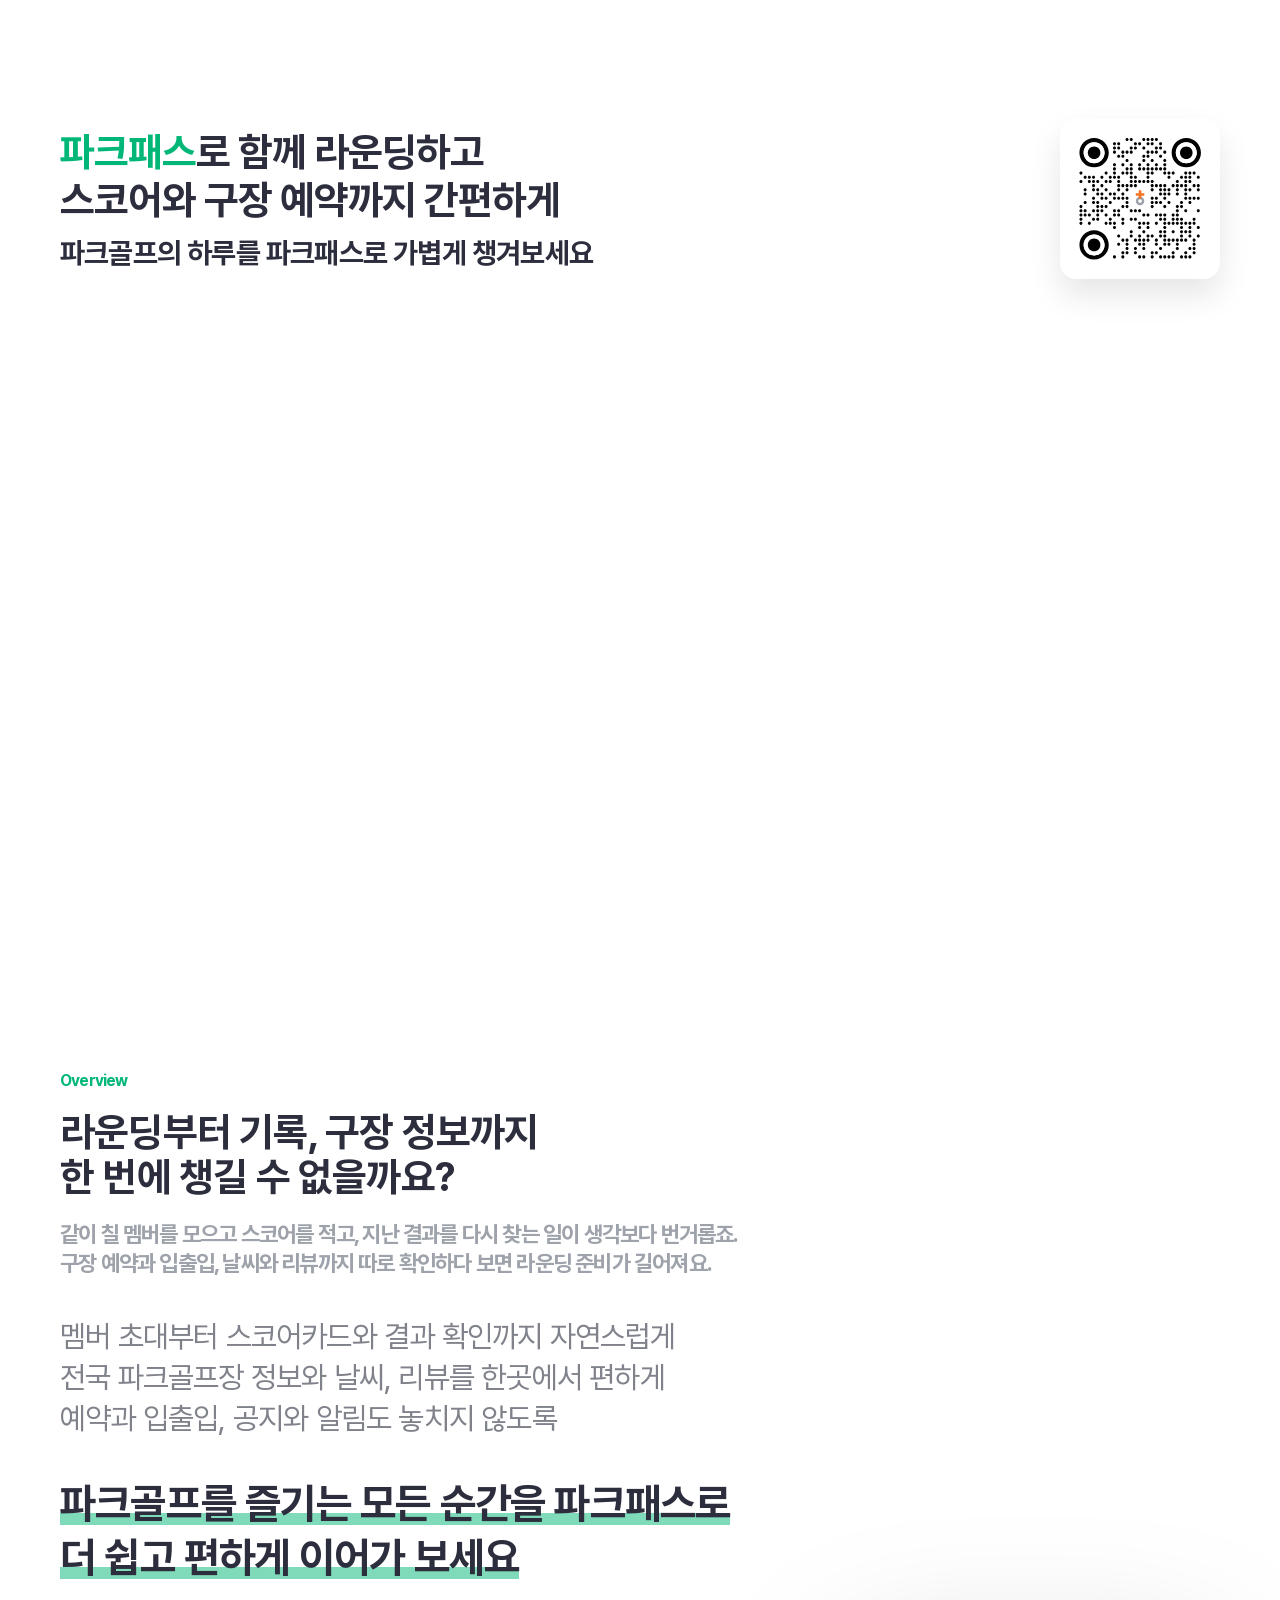
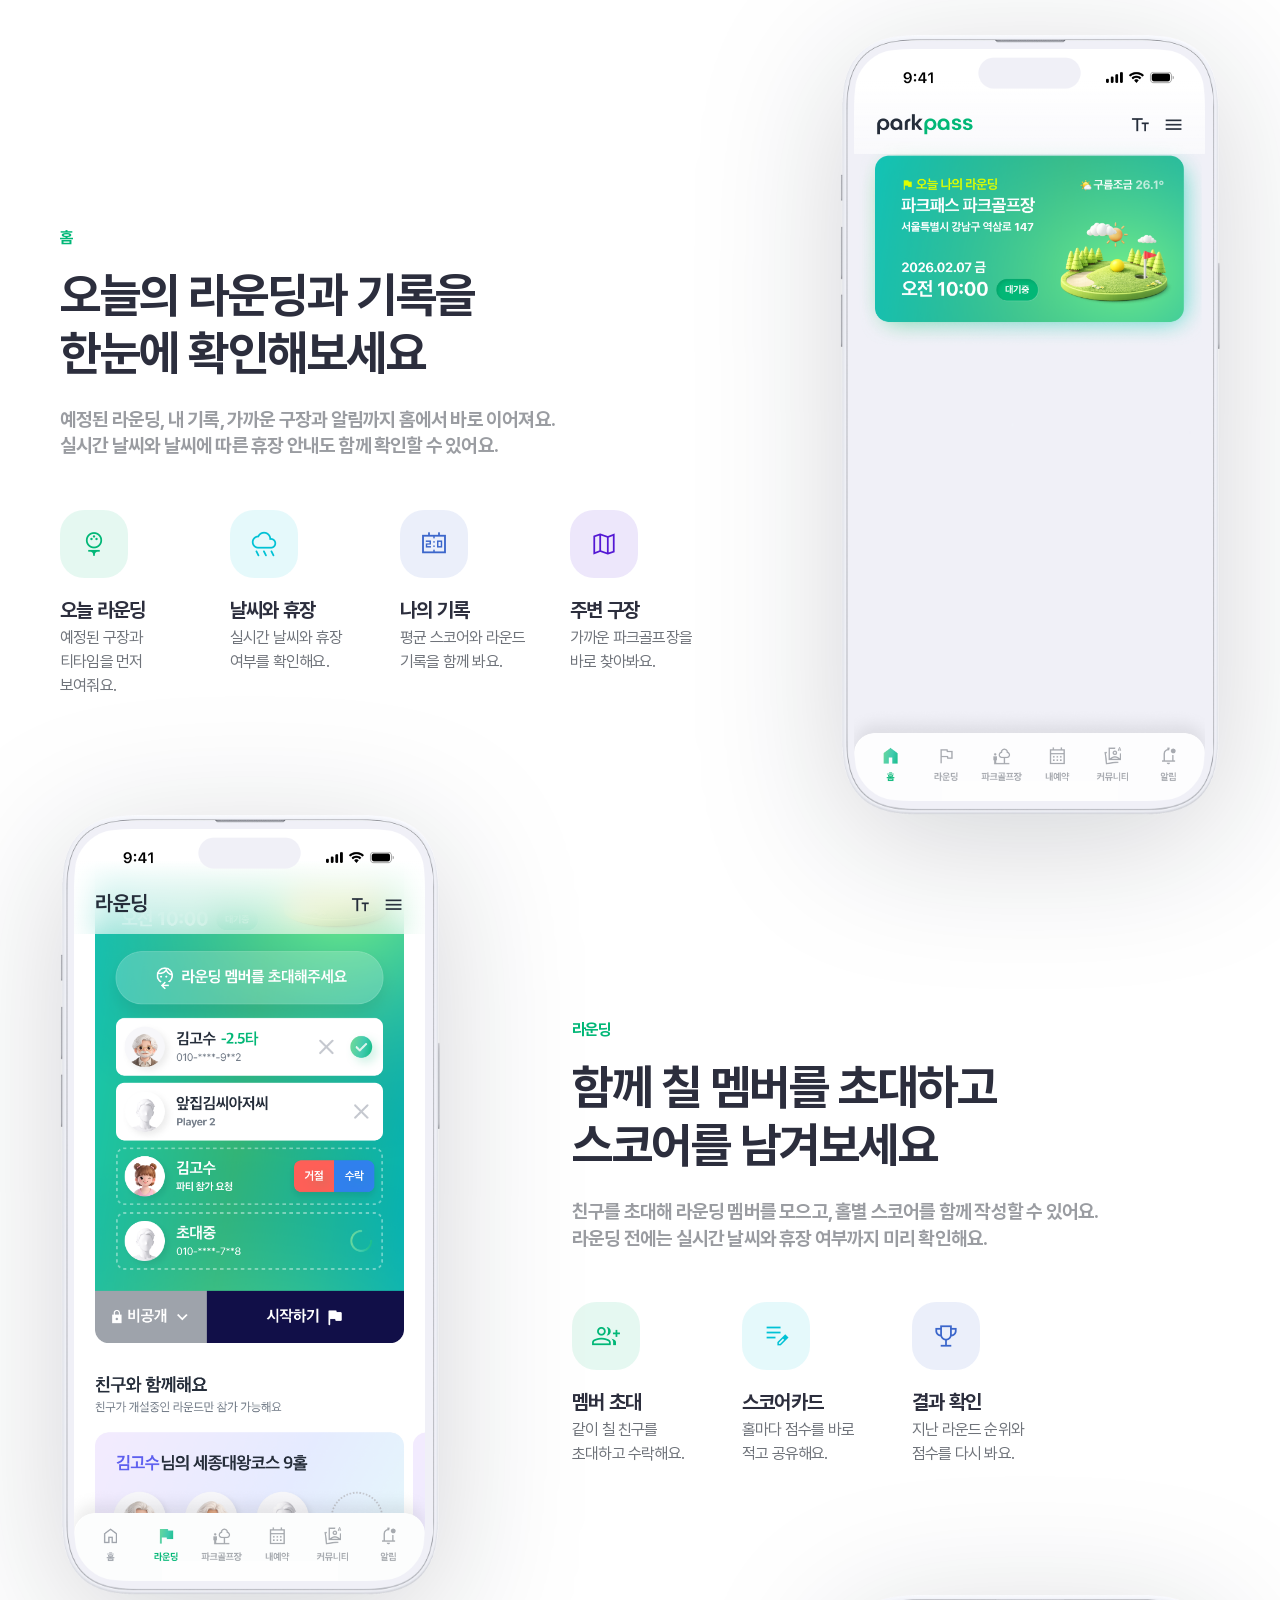
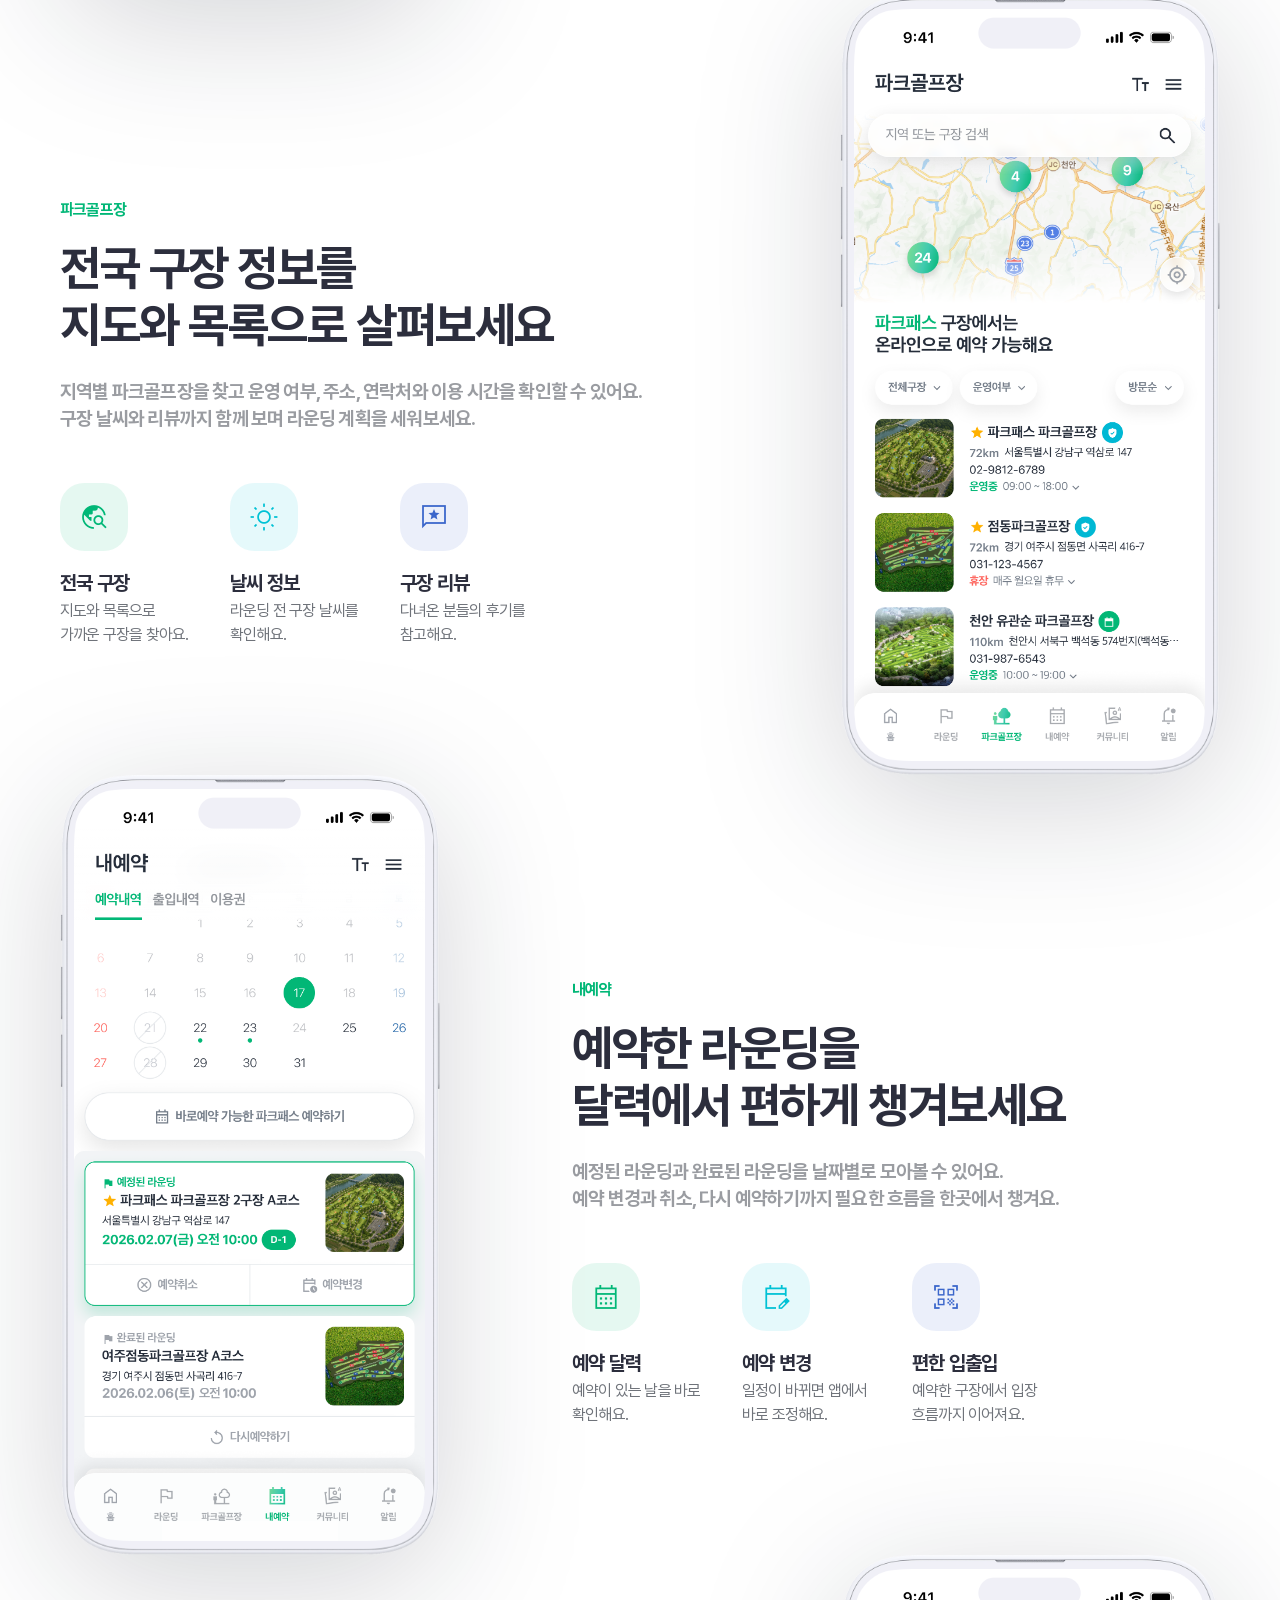
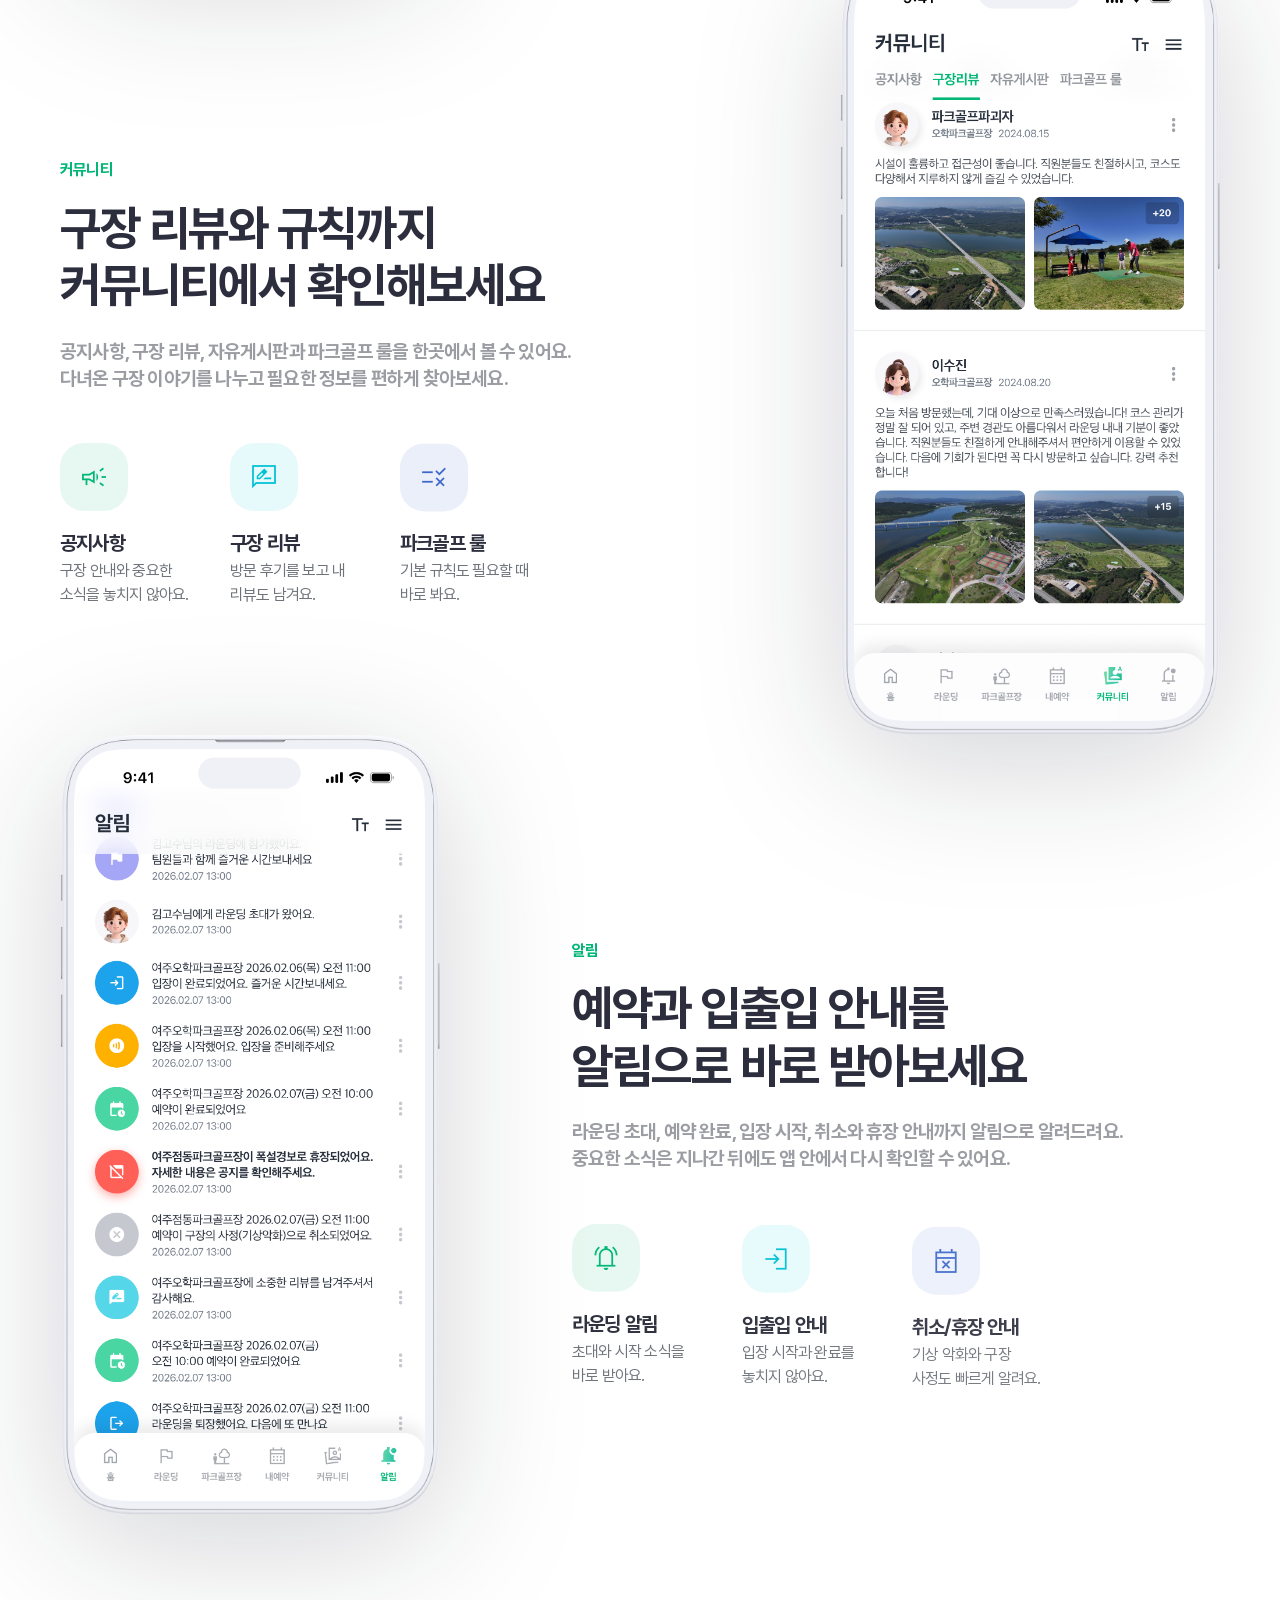
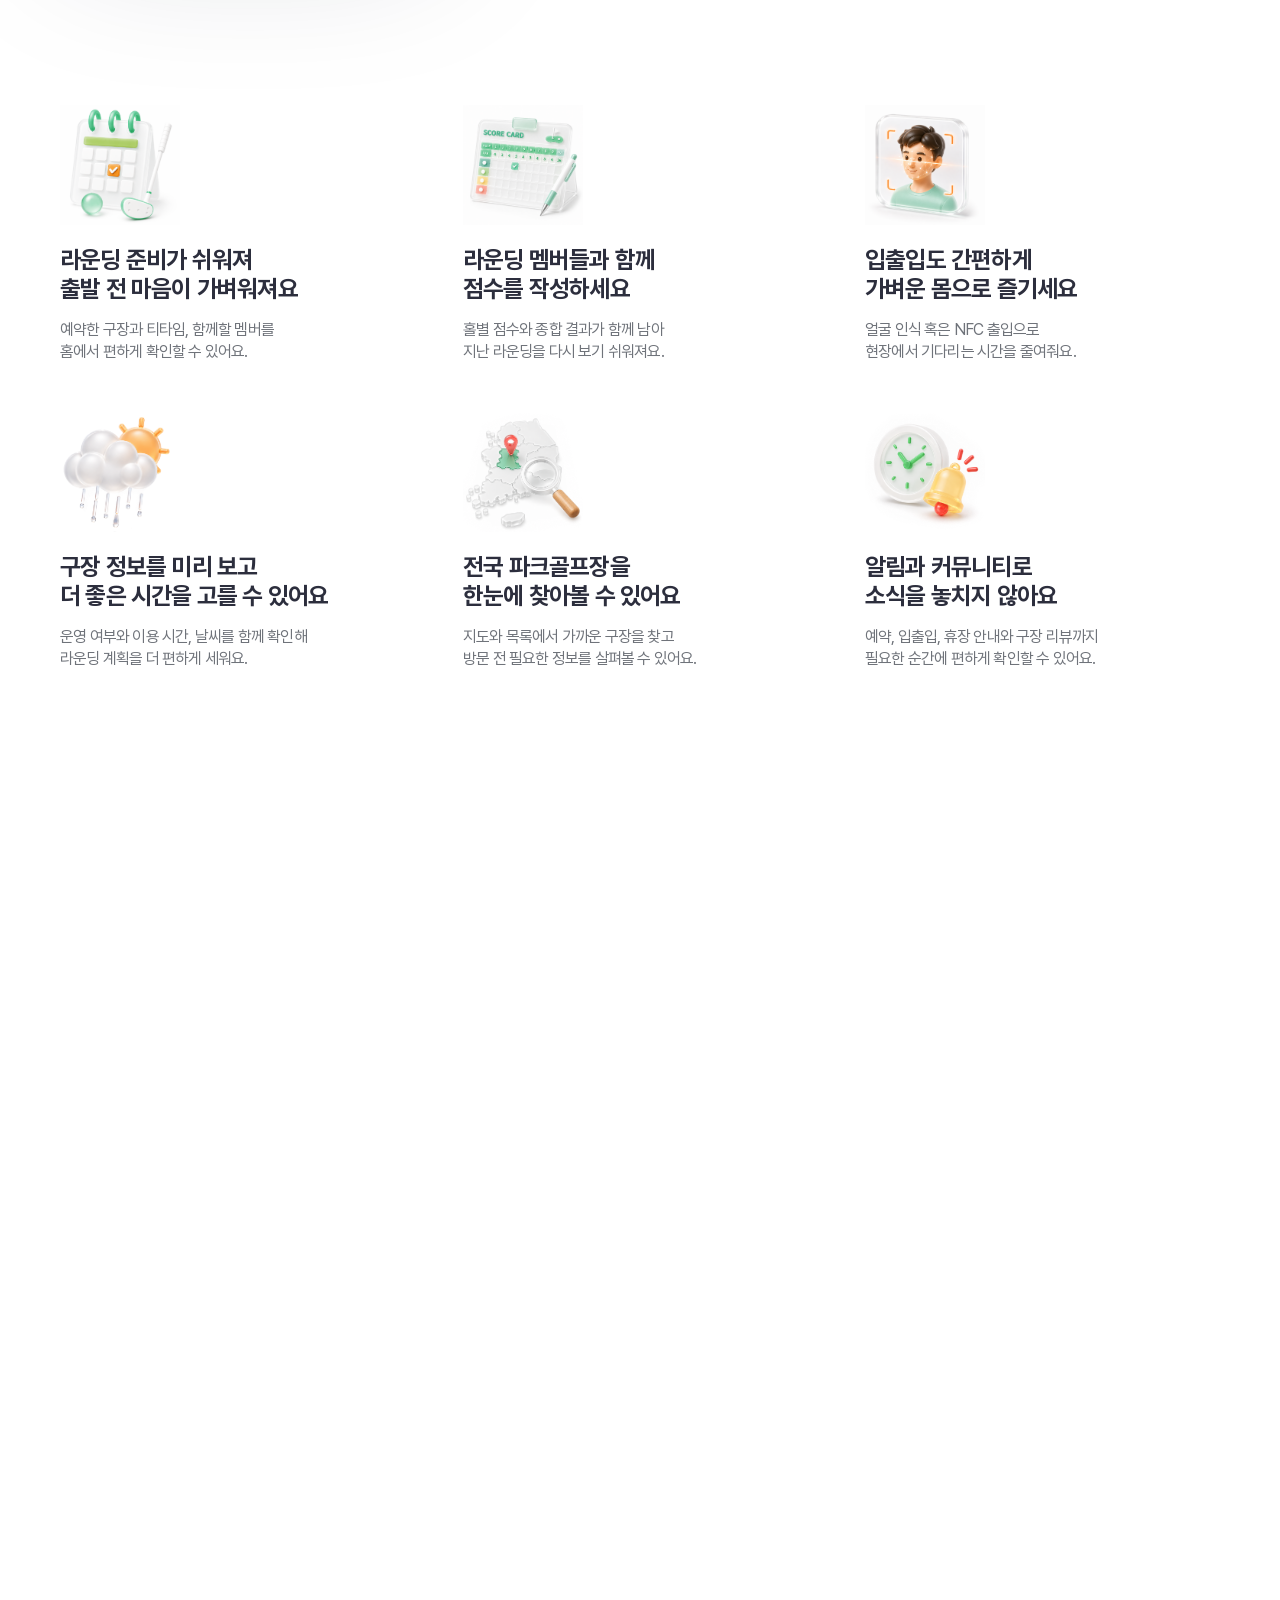
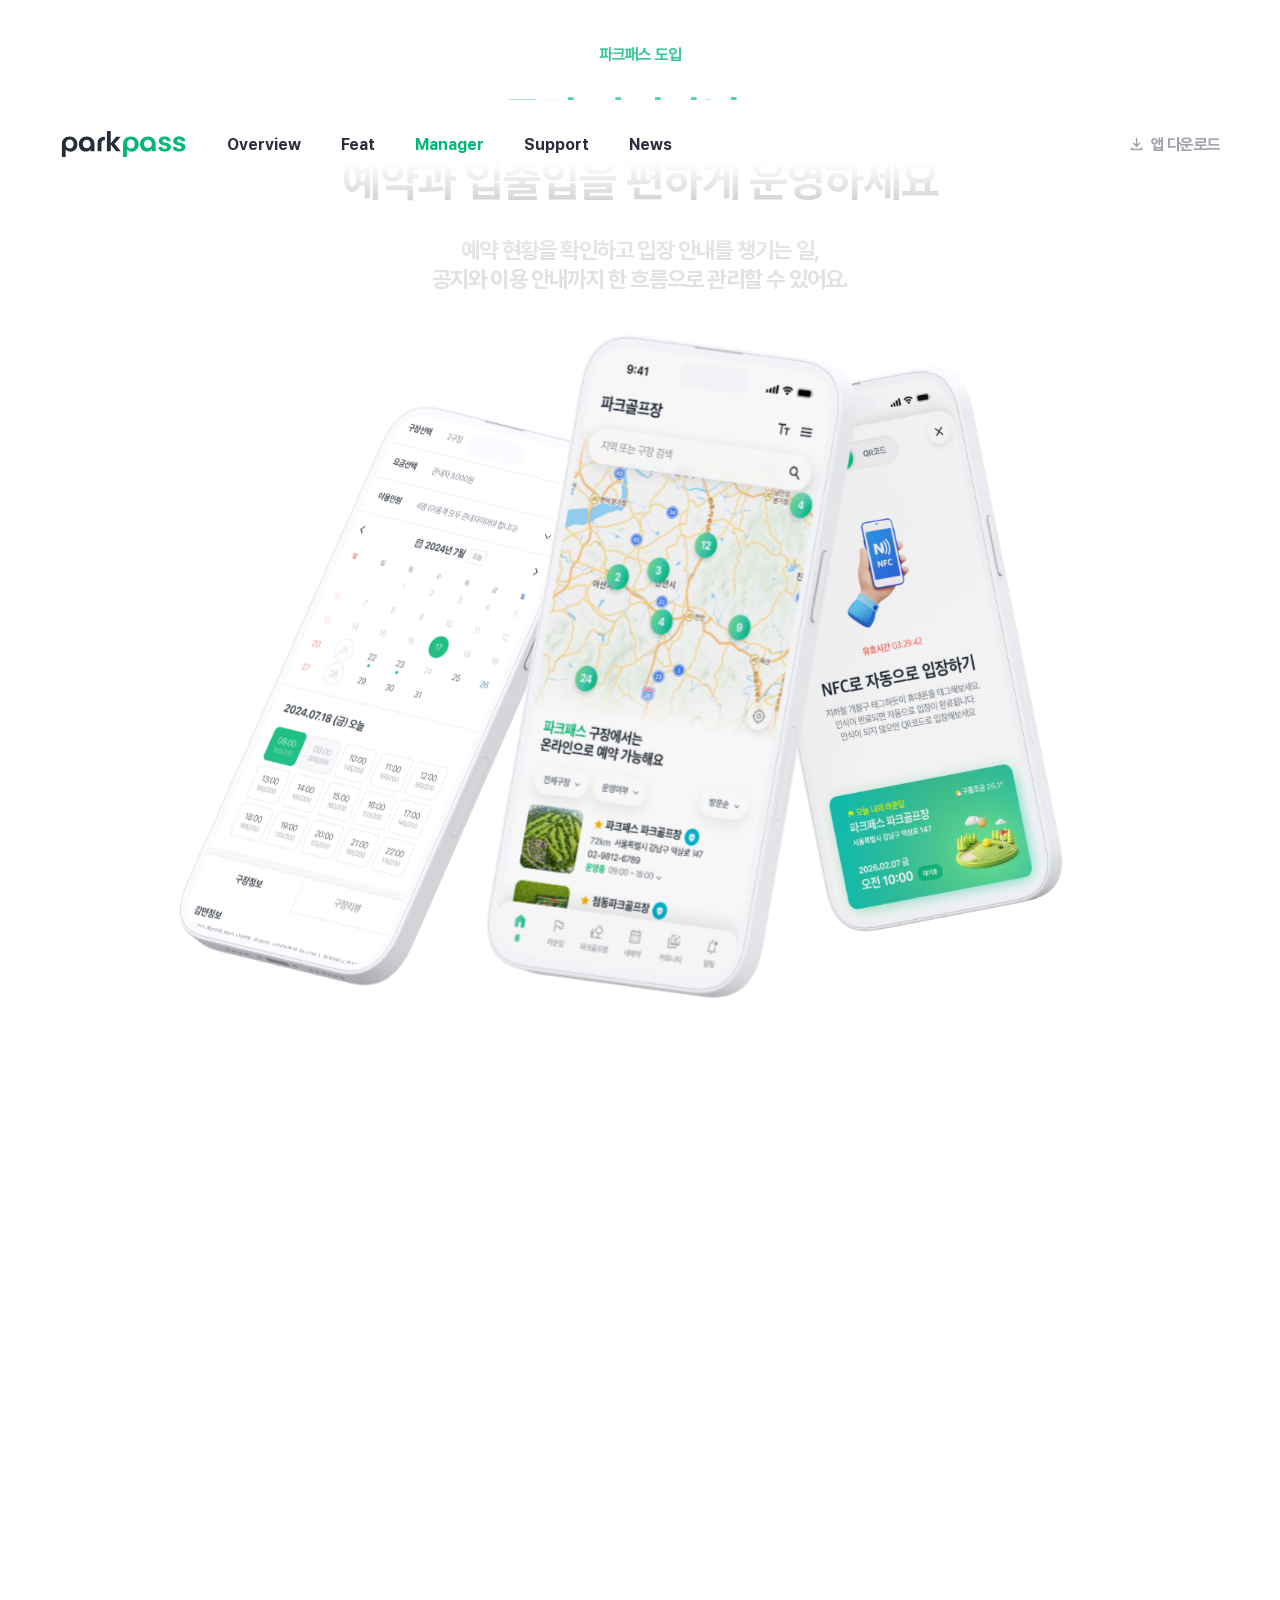
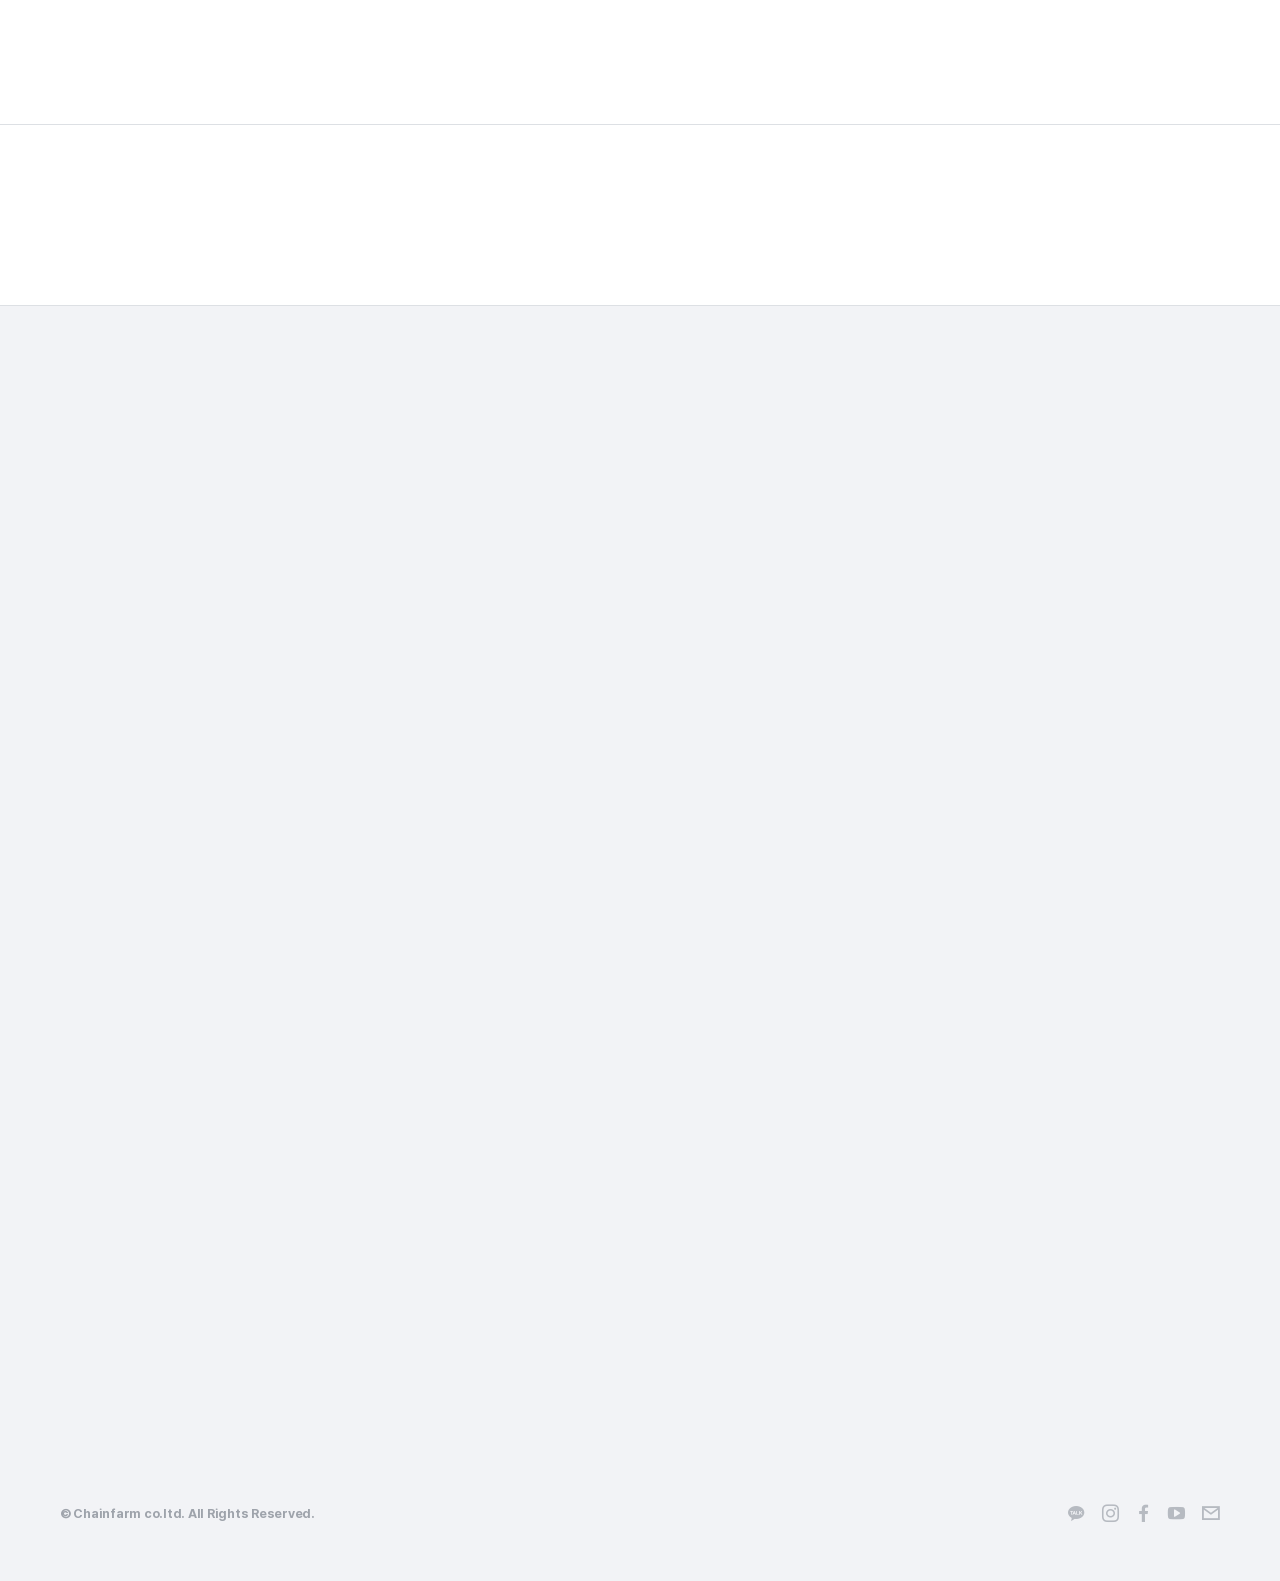
==== landing-parkpass/index.html @ 399a0358 "Initial landing pages" ====
<!doctype html>
<html>
  <head>
    <meta charset="UTF-8" />
    <meta name="viewport" content="width=device-width, initial-scale=1.0, maximum-scale=1.0, minimum-scale=1.0, user-scalable=no, viewport-fit=cover" />
    <meta name="apple-mobile-web-app-title" content="파크패스" />
    <meta name="apple-mobile-web-app-capable" content="yes" />
    <link rel="apple-touch-icon" sizes="180x180" href="images/favicon/apple-touch-icon.png" />
    <link rel="icon" type="image/png" sizes="192x192" href="images/favicon/android-chrome-192x192.png" />
    <link rel="icon" type="image/png" sizes="32x32" href="images/favicon/favicon-32x32.png" />
    <link rel="icon" type="image/png" sizes="16x16" href="images/favicon/favicon-16x16.png" />
    <link rel="manifest" href="images/favicon/site.webmanifest" />
    <link rel="icon" href="images/favicon/favicon.ico" />
    <meta name="msapplication-TileColor" content="#ffffff" />
    <meta name="msapplication-TileImage" content="images/favicon/android-chrome-192x192.png" />
    <meta name="theme-color" content="#ffffff" />
    <meta name="apple-mobile-web-app-status-bar-style" content="default" />
    <meta property="og:url" content="" />
    <meta property="og:title" content="파크패스" />
    <meta property="og:type" content="website" />
    <meta property="og:image" content="images/img/main-visual@2x.png" />
    <meta property="og:description" content="라운딩, 스코어카드, 구장 예약과 입출입까지 더 편하게 챙기는 파크패스" />
    <title>파크패스 - 파크골프를 더 편하게 즐기는 앱</title>
    <script>
      document.documentElement.classList.add('motion-enabled');
    </script>
    <link rel="preconnect" href="https://fonts.googleapis.com" />
    <link rel="preconnect" href="https://fonts.gstatic.com" crossorigin />

    <link href="css/swiper-bundle.css" rel="stylesheet" type="text/css" />
    <link href="css/jquery-ui.css" rel="stylesheet" type="text/css" />
    <link href="css/common.css" rel="stylesheet" type="text/css" />
    <link href="css/current.css" rel="stylesheet" type="text/css" />
    <script src="js/jquery.min.js"></script>
    <script src="js/masonry.pkgd.js"></script>
  </head>

  <body>
    <div class="wrap">
      <div class="gnb">
        <div class="gnb-in">
          <div class="logo"><img src="images/logo/logo.svg" alt="" /></div>
          <div class="page-indicator">
            <ul>
              <li><a href="#page-1">Overview</a></li>
              <li><a href="#page-2">Feat</a></li>
              <li><a href="#page-3">Manager</a></li>
              <li><a href="#page-4">Support</a></li>
              <li><a href="#page-5">News</a></li>
            </ul>
          </div>

          <div class="download extra">
            <div class="download extra dropdown">
              <a href="#" class="download-button" data-mobile-url="https://onelinkto.app/r/parkpass">
                <span class="material-symbols-sharp">download</span>
                <span class="download-button__label">앱 다운로드</span>
              </a>
              <ul style="">
                <li class="qr">
                  <img src="images/img/qr.svg" alt="사용자 앱 다운로드 QR 코드" />
                </li>
                <li>
                  <a href="https://onelinkto.app/r/parkpass" target="_blank">
                    <img src="images/logo/apple.svg" alt="" />
                    <span class="label">iOS</span>
                  </a>
                </li>
                <li>
                  <a href="https://onelinkto.app/r/parkpass" target="_blank">
                    <img src="images/logo/googleplay.svg" alt="" />
                    <span class="label">Android</span>
                  </a>
                </li>
              </ul>
            </div>
          </div>
        </div>
      </div>
      <div class="contents">
        <div class="page page-intro" id="page-1">
          <div class="title head">
            <div class="left">
              <h1><strong>파크패스</strong>로 함께 라운딩하고</h1>
              <h1>스코어와 구장 예약까지 간편하게</h1>
              <h3>파크골프의 하루를 파크패스로 가볍게 챙겨보세요</h3>

              <a href="https://onelinkto.app/r/parkpass" target="_blank" class="btn-download"
                ><div class="material-symbols-sharp">download</div>
                <span class="label">앱 다운로드</span> <img src="images/logo/apple.svg" alt="" /><img src="images/logo/googleplay.svg" alt=""
              /></a>
            </div>
            <div class="right">
              <img src="images/img/qr.svg" alt="" class="qr" />
            </div>
          </div>
          <div class="img" style="background-image: url(images/img/main-visual@2x.png)"></div>
          <div class="overview">
            <p class="eyebrow">Overview</p>
            <h2>라운딩부터 기록, 구장 정보까지<br />한 번에 챙길 수 없을까요?</h2>
            <div class="text">
              <h3>같이 칠 멤버를 모으고 스코어를 적고, 지난 결과를 다시 찾는 일이 생각보다 번거롭죠.</h3>
              <h3>구장 예약과 입출입, 날씨와 리뷰까지 따로 확인하다 보면 라운딩 준비가 길어져요.</h3>
            </div>
            <div class="overview__questions" aria-label="문제 도출 문장">
              <p>멤버 초대부터 스코어카드와 결과 확인까지 자연스럽게</p>
              <p>전국 파크골프장 정보와 날씨, 리뷰를 한곳에서 편하게</p>
              <p>예약과 입출입, 공지와 알림도 놓치지 않도록</p>
            </div>
            <p class="overview__statement">
              <span>파크골프를 즐기는 모든 순간을 파크패스로 <br />더 쉽고 편하게 이어가 보세요</span>
            </p>
          </div>
          <!-- <div class="title">
            <h1>파크패스 소개</h1>
            <div class="text">
              <p>
                라운딩 일정과 스코어 기록을 한곳에 모아, 매번 챙겨야 할 내용을 더 쉽게 확인할 수 있도록 만든 파크골프 앱입니다.<br />예약부터 알림, 구장 정보까지 필요한 순간에 바로 확인할
                수 있게 담았습니다.
              </p>
              <p>파크패스는 구장과 이용자가 같은 정보를 편하게 나눌 수 있도록 돕습니다. 예약 현황, 다가오는 라운딩, 알림 내용을 한 번에 확인해 파크골프가 더 자연스럽게 이어집니다.</p>
            </div>
          </div> -->
        </div>

        <div class="page page-feat" id="page-2">
          <div class="primary-hero">
            <section class="primary-hero__section">
              <div class="primary-hero__copy">
                <p class="eyebrow">홈</p>
                <h2>오늘의 라운딩과 기록을<br />한눈에 확인해보세요</h2>
                <div class="text">
                  <p>예정된 라운딩, 내 기록, 가까운 구장과 알림까지 홈에서 바로 이어져요.<br />실시간 날씨와 날씨에 따른 휴장 안내도 함께 확인할 수 있어요.</p>
                </div>
                <ul class="primary-highlights">
                  <li>
                    <div class="icon"><span class="material-symbols-sharp">sports_golf</span></div>
                    <div class="infos">
                      <h4>오늘 라운딩</h4>
                      <p>예정된 구장과 티타임을 먼저 보여줘요.</p>
                    </div>
                  </li>
                  <li>
                    <div class="icon"><span class="material-symbols-sharp">rainy</span></div>
                    <div class="infos">
                      <h4>날씨와 휴장</h4>
                      <p>실시간 날씨와 휴장 여부를 확인해요.</p>
                    </div>
                  </li>
                  <li>
                    <div class="icon"><span class="material-symbols-sharp">scoreboard</span></div>
                    <div class="infos">
                      <h4>나의 기록</h4>
                      <p>평균 스코어와 라운드 기록을 함께 봐요.</p>
                    </div>
                  </li>
                  <li>
                    <div class="icon"><span class="material-symbols-sharp">map</span></div>
                    <div class="infos">
                      <h4>주변 구장</h4>
                      <p>가까운 파크골프장을 바로 찾아봐요.</p>
                    </div>
                  </li>
                </ul>
              </div>
              <div class="primary-hero__mockup">
                <div class="primary-hero__device">
                  <div class="primary-hero__screen">
                    <div class="status-bar"><img src="images/img/screenshot/gnb-home.png" alt="" /></div>
                    <div class="tab-bar"><img src="images/img/screenshot/Tab Bar.png" alt="" /></div>
                    <div class="primary-hero__scroll">
                      <div class="rounding-card">
                        <div class="weather swiper">
                          <div class="swiper-wrapper">
                            <div class="swiper-slide"><img src="images/img/screenshot/Property 1=sun.png" alt="" /></div>
                            <div class="swiper-slide"><img src="images/img/screenshot/Property 1=clear.png" alt="" /></div>
                            <div class="swiper-slide"><img src="images/img/screenshot/Property 1=cloudy.png" alt="" /></div>
                            <div class="swiper-slide"><img src="images/img/screenshot/Property 1=lightning.png" alt="" /></div>
                          </div>
                        </div>
                      </div>
                      <img src="images/img/screenshot/home-frame.png" alt="홈 화면" />
                    </div>
                  </div>
                  <img class="primary-hero__frame" src="images/img/frame.png" alt="" />
                </div>
              </div>
            </section>
            <section class="primary-hero__section">
              <div class="primary-hero__copy">
                <p class="eyebrow">라운딩</p>
                <h2>함께 칠 멤버를 초대하고<br />스코어를 남겨보세요</h2>
                <div class="text">
                  <p>친구를 초대해 라운딩 멤버를 모으고, 홀별 스코어를 함께 작성할 수 있어요.<br />라운딩 전에는 실시간 날씨와 휴장 여부까지 미리 확인해요.</p>
                </div>
                <ul class="primary-highlights">
                  <li>
                    <div class="icon"><span class="material-symbols-sharp">group_add</span></div>
                    <div class="infos">
                      <h4>멤버 초대</h4>
                      <p>같이 칠 친구를 초대하고 수락해요.</p>
                    </div>
                  </li>
                  <li>
                    <div class="icon"><span class="material-symbols-sharp">edit_note</span></div>
                    <div class="infos">
                      <h4>스코어카드</h4>
                      <p>홀마다 점수를 바로 적고 공유해요.</p>
                    </div>
                  </li>
                  <li>
                    <div class="icon"><span class="material-symbols-sharp">emoji_events</span></div>
                    <div class="infos">
                      <h4>결과 확인</h4>
                      <p>지난 라운드 순위와 점수를 다시 봐요.</p>
                    </div>
                  </li>
                </ul>
              </div>
              <div class="primary-hero__mockup primary-hero__mockup--right">
                <div class="primary-hero__device">
                  <div class="primary-hero__screen">
                    <div class="status-bar"><img src="images/img/screenshot/gnb-rounding.png" alt="" /></div>
                    <div class="tab-bar"><img src="images/img/screenshot/Tab Bar-1.png" alt="" /></div>
                    <div class="primary-hero__scroll">
                      <img src="images/img/screenshot/rounding-invited.png" alt="라운딩 초대 화면" />
                    </div>
                  </div>
                  <img class="primary-hero__frame" src="images/img/frame.png" alt="" />
                </div>
              </div>
            </section>
            <section class="primary-hero__section">
              <div class="primary-hero__copy">
                <p class="eyebrow">파크골프장</p>
                <h2>전국 구장 정보를<br />지도와 목록으로 살펴보세요</h2>
                <div class="text">
                  <p>지역별 파크골프장을 찾고 운영 여부, 주소, 연락처와 이용 시간을 확인할 수 있어요.<br />구장 날씨와 리뷰까지 함께 보며 라운딩 계획을 세워보세요.</p>
                </div>
                <ul class="primary-highlights">
                  <li>
                    <div class="icon"><span class="material-symbols-sharp">travel_explore</span></div>
                    <div class="infos">
                      <h4>전국 구장</h4>
                      <p>지도와 목록으로 가까운 구장을 찾아요.</p>
                    </div>
                  </li>
                  <li>
                    <div class="icon"><span class="material-symbols-sharp">wb_sunny</span></div>
                    <div class="infos">
                      <h4>날씨 정보</h4>
                      <p>라운딩 전 구장 날씨를 확인해요.</p>
                    </div>
                  </li>
                  <li>
                    <div class="icon"><span class="material-symbols-sharp">reviews</span></div>
                    <div class="infos">
                      <h4>구장 리뷰</h4>
                      <p>다녀온 분들의 후기를 참고해요.</p>
                    </div>
                  </li>
                </ul>
              </div>
              <div class="primary-hero__mockup">
                <div class="primary-hero__device">
                  <div class="primary-hero__screen">
                    <div class="status-bar none"><img src="images/img/screenshot/gnb-park.png" alt="" /></div>
                    <div class="tab-bar"><img src="images/img/screenshot/Tab Bar-2.png" alt="" /></div>
                    <div class="primary-hero__scroll">
                      <img src="images/img/screenshot/course-list.png" alt="파크골프장 목록 화면" />
                    </div>
                  </div>
                  <img class="primary-hero__frame" src="images/img/frame.png" alt="" />
                </div>
              </div>
            </section>
            <section class="primary-hero__section">
              <div class="primary-hero__copy">
                <p class="eyebrow">내예약</p>
                <h2>예약한 라운딩을<br />달력에서 편하게 챙겨보세요</h2>
                <div class="text">
                  <p>예정된 라운딩과 완료된 라운딩을 날짜별로 모아볼 수 있어요.<br />예약 변경과 취소, 다시 예약하기까지 필요한 흐름을 한곳에서 챙겨요.</p>
                </div>
                <ul class="primary-highlights">
                  <li>
                    <div class="icon"><span class="material-symbols-sharp">calendar_month</span></div>
                    <div class="infos">
                      <h4>예약 달력</h4>
                      <p>예약이 있는 날을 바로 확인해요.</p>
                    </div>
                  </li>
                  <li>
                    <div class="icon"><span class="material-symbols-sharp">edit_calendar</span></div>
                    <div class="infos">
                      <h4>예약 변경</h4>
                      <p>일정이 바뀌면 앱에서 바로 조정해요.</p>
                    </div>
                  </li>
                  <li>
                    <div class="icon"><span class="material-symbols-sharp">qr_code_scanner</span></div>
                    <div class="infos">
                      <h4>편한 입출입</h4>
                      <p>예약한 구장에서 입장 흐름까지 이어져요.</p>
                    </div>
                  </li>
                </ul>
              </div>
              <div class="primary-hero__mockup primary-hero__mockup--right">
                <div class="primary-hero__device">
                  <div class="primary-hero__screen">
                    <div class="status-bar"><img src="images/img/screenshot/gnb-myreserv.png" alt="" /></div>
                    <div class="tab-bar"><img src="images/img/screenshot/Tab Bar-4.png" alt="" /></div>
                    <div class="primary-hero__scroll">
                      <img src="images/img/screenshot/my-reservations.png" alt="내예약 화면" />
                    </div>
                  </div>
                  <img class="primary-hero__frame" src="images/img/frame.png" alt="" />
                </div>
              </div>
            </section>
            <section class="primary-hero__section">
              <div class="primary-hero__copy">
                <p class="eyebrow">커뮤니티</p>
                <h2>구장 리뷰와 규칙까지<br />커뮤니티에서 확인해보세요</h2>
                <div class="text">
                  <p>공지사항, 구장 리뷰, 자유게시판과 파크골프 룰을 한곳에서 볼 수 있어요.<br />다녀온 구장 이야기를 나누고 필요한 정보를 편하게 찾아보세요.</p>
                </div>
                <ul class="primary-highlights">
                  <li>
                    <div class="icon"><span class="material-symbols-sharp">campaign</span></div>
                    <div class="infos">
                      <h4>공지사항</h4>
                      <p>구장 안내와 중요한 소식을 놓치지 않아요.</p>
                    </div>
                  </li>
                  <li>
                    <div class="icon"><span class="material-symbols-sharp">rate_review</span></div>
                    <div class="infos">
                      <h4>구장 리뷰</h4>
                      <p>방문 후기를 보고 내 리뷰도 남겨요.</p>
                    </div>
                  </li>
                  <li>
                    <div class="icon"><span class="material-symbols-sharp">rule</span></div>
                    <div class="infos">
                      <h4>파크골프 룰</h4>
                      <p>기본 규칙도 필요할 때 바로 봐요.</p>
                    </div>
                  </li>
                </ul>
              </div>
              <div class="primary-hero__mockup">
                <div class="primary-hero__device">
                  <div class="primary-hero__screen">
                    <div class="status-bar"><img src="images/img/screenshot/gnb-community2.png" alt="" /></div>
                    <div class="tab-bar"><img src="images/img/screenshot/Tab Bar-3.png" alt="" /></div>
                    <div class="primary-hero__scroll">
                      <img src="images/img/screenshot/community-course-review.png" alt="커뮤니티 화면" />
                    </div>
                  </div>
                  <img class="primary-hero__frame" src="images/img/frame.png" alt="" />
                </div>
              </div>
            </section>
            <section class="primary-hero__section">
              <div class="primary-hero__copy">
                <p class="eyebrow">알림</p>
                <h2>예약과 입출입 안내를<br />알림으로 바로 받아보세요</h2>
                <div class="text">
                  <p>라운딩 초대, 예약 완료, 입장 시작, 취소와 휴장 안내까지 알림으로 알려드려요.<br />중요한 소식은 지나간 뒤에도 앱 안에서 다시 확인할 수 있어요.</p>
                </div>
                <ul class="primary-highlights">
                  <li>
                    <div class="icon"><span class="material-symbols-sharp">notifications_active</span></div>
                    <div class="infos">
                      <h4>라운딩 알림</h4>
                      <p>초대와 시작 소식을 바로 받아요.</p>
                    </div>
                  </li>
                  <li>
                    <div class="icon"><span class="material-symbols-sharp">login</span></div>
                    <div class="infos">
                      <h4>입출입 안내</h4>
                      <p>입장 시작과 완료를 놓치지 않아요.</p>
                    </div>
                  </li>
                  <li>
                    <div class="icon"><span class="material-symbols-sharp">event_busy</span></div>
                    <div class="infos">
                      <h4>취소/휴장 안내</h4>
                      <p>기상 악화와 구장 사정도 빠르게 알려요.</p>
                    </div>
                  </li>
                </ul>
              </div>
              <div class="primary-hero__mockup">
                <div class="primary-hero__device">
                  <div class="primary-hero__screen">
                    <div class="status-bar"><img src="images/img/screenshot/gnb-push.png" alt="" /></div>
                    <div class="tab-bar"><img src="images/img/screenshot/Tab Bar-5.png" alt="" /></div>
                    <div class="primary-hero__scroll">
                      <img src="images/img/screenshot/notifications.png" alt="알림 화면" />
                    </div>
                  </div>
                  <img class="primary-hero__frame" src="images/img/frame.png" alt="" />
                </div>
              </div>
            </section>
          </div>
          <div class="primary">
            <ul class="strength">
              <li>
                <div class="icon"><img src="images/img/feat-cal.png" /></div>
                <div class="infos">
                  <h4>라운딩 준비가 쉬워져<br />출발 전 마음이 가벼워져요</h4>
                  <p>예약한 구장과 티타임, 함께할 멤버를<br />홈에서 편하게 확인할 수 있어요.</p>
                </div>
              </li>
              <li>
                <div class="icon"><img src="images/img/feat-scorecard.png" /></div>
                <div class="infos">
                  <h4>라운딩 멤버들과 함께<br />점수를 작성하세요</h4>
                  <p>홀별 점수와 종합 결과가 함께 남아<br />지난 라운딩을 다시 보기 쉬워져요.</p>
                </div>
              </li>

              <li>
                <div class="icon"><img src="images/img/feat-faceid.png" /></div>
                <div class="infos">
                  <h4>입출입도 간편하게<br />가벼운 몸으로 즐기세요</h4>
                  <p>얼굴 인식 혹은 NFC 출입으로<br />현장에서 기다리는 시간을 줄여줘요.</p>
                </div>
              </li>
              <li>
                <div class="icon"><img src="images/img/feat-rain.png" /></div>
                <div class="infos">
                  <h4>구장 정보를 미리 보고<br />더 좋은 시간을 고를 수 있어요</h4>
                  <p>운영 여부와 이용 시간, 날씨를 함께 확인해<br />라운딩 계획을 더 편하게 세워요.</p>
                </div>
              </li>
              <li>
                <div class="icon"><img src="images/img/feat-map2.png" /></div>
                <div class="infos">
                  <h4>
                    전국 파크골프장을<br />
                    한눈에 찾아볼 수 있어요
                  </h4>
                  <p>지도와 목록에서 가까운 구장을 찾고<br />방문 전 필요한 정보를 살펴볼 수 있어요.</p>
                </div>
              </li>
              <li>
                <div class="icon"><img src="images/img/feat-push.png" /></div>
                <div class="infos">
                  <h4>알림과 커뮤니티로<br />소식을 놓치지 않아요</h4>
                  <p>예약, 입출입, 휴장 안내와 구장 리뷰까지<br />필요한 순간에 편하게 확인할 수 있어요.</p>
                </div>
              </li>
            </ul>
          </div>
          <div class="screenshot"></div>
        </div>

        <div class="page page-trainer" id="page-3">
          <div class="primary">
            <div class="title center">
              <p class="eyebrow">파크패스 도입</p>
              <h1><strong>구장 관리자님</strong>도</h1>
              <h1>예약과 입출입을 편하게 운영하세요</h1>
              <div class="text">
                <h3>
                  예약 현황을 확인하고 입장 안내를 챙기는 일,<br />
                  공지와 이용 안내까지 한 흐름으로 관리할 수 있어요.
                </h3>
              </div>
            </div>
            <div class="phone">
              <img src="images/img/phone1@2x.png" class="phone-set" alt="" />
              <img src="images/img/phone2@2x.png" class="phone-set" alt="" />
              <img src="images/img/phone3@2x.png" class="phone-set" alt="" />
            </div>
          </div>
        </div>
        <div class="page page-support" id="page-4">
          <ul class="split">
            <li class="whitepaper">
              <div class="title">
                <h1>Manual</h1>
                <h2>처음 쓰는 분도 천천히 따라올 수 있어요</h2>
                <div class="text">
                  <p>
                    파크패스는 매뉴얼이 필요없을 정도로 쉽게 사용할 수 있지만<br />
                    처음 만나는 분도 어렵지 않게 볼 수 있도록 정리했어요.<br />
                    필요한 메뉴부터 하나씩 확인해보세요.
                  </p>
                </div>
              </div>
              <div class="link">
                <a href="#" class="btn-underline"><span class="material-symbols-sharp cta-icon">book</span>사용자 매뉴얼</a>
                <a href="#" class="btn-underline"><span class="material-symbols-sharp cta-icon">menu_book</span>관리자 매뉴얼</a>
              </div>
              <div class="icon">
                <img src="images/img/manual.png" alt="" />
              </div>
            </li>
            <li class="app">
              <div class="title">
                <h1>문의 및 제안</h1>
                <h2>궁금한 점은 편하게 남겨주세요</h2>
                <div class="text">
                  <p>문의 유형을 함께 선택해주시면 더 빠르게 답변 드릴 수 있어요.</p>
                  <p>입력하신 정보는 답변을 드리기 위한 용도로만 사용돼요.</p>
                </div>
              </div>
              <div class="form">
                <div class="agree">
                  <p class="agreement">
                    <input type="checkbox" id="agree-contact" /><label for="agree-contact"></label><a href="#" class="modal-call" rel="privacy">개인정보 이용 및 수집</a>에
                    동의합니다.
                  </p>
                  <dl>
                    <dt>이메일</dt>
                    <dd><input type="text" placeholder="회신받을 이메일을 입력하세요" /></dd>
                  </dl>
                  <dl>
                    <dt>유형</dt>
                    <dd>
                      <div class="dropdown dropdown--form">
                        <a href="#" class="dropdown__button">
                          <span class="dropdown__icon material-symbols-sharp">category</span>
                          <span class="dropdown__value">문의 내용을 선택해 주세요</span>
                          <span class="material-symbols-sharp">expand_more</span>
                        </a>
                        <input type="hidden" name="inquiry_type" value="" />
                        <ul>
                          <li>
                            <a href="#" data-value="" data-icon="category" data-label="문의 내용을 선택해 주세요">문의 내용을 선택해 주세요</a>
                          </li>
                          <li>
                            <a href="#" data-value="service" data-icon="settings" data-label="서비스 기능 문의"
                              ><span class="material-symbols-sharp">settings</span>서비스 기능 문의</a
                            >
                          </li>
                          <li>
                            <a href="#" data-value="bug" data-icon="bug_report" data-label="앱 오류 및 개선 제안"
                              ><span class="material-symbols-sharp">bug_report</span>앱 오류 및 개선 제안</a
                            >
                          </li>
                          <li>
                            <a href="#" data-value="manager" data-icon="admin_panel_settings" data-label="관리자 이용 문의"
                              ><span class="material-symbols-sharp">admin_panel_settings</span>관리자 이용 문의</a
                            >
                          </li>
                          <li>
                            <a href="#" data-value="partnership" data-icon="handshake" data-label="제휴 문의"><span class="material-symbols-sharp">handshake</span>제휴 문의</a>
                          </li>
                        </ul>
                      </div>
                    </dd>
                  </dl>
                  <textarea placeholder="문의 내용을 입력하세요"></textarea>
                  <a href="javascript:alert('준비중입니다');" class="button">문의 보내기</a>
                </div>
              </div>
            </li>
          </ul>
          <section class="page-download" id="page-download">
            <div class="title">
              <h1>Download</h1>
              <div class="text">
                <p>
                  파크패스 앱을 지금 바로 다운로드하세요! <br />
                  라운딩, 스코어카드, 구장 예약과 입출입까지 한 곳에서 편하게 챙길 수 있어요.
                </p>
              </div>
              <div class="btnset">
                <div class="download extra dropdown">
                  <a href="#" class="download-button" data-mobile-url="https://onelinkto.app/r/parkpass">
                    <span class="material-symbols-sharp">download</span>
                    <span class="download-button__label">앱 다운로드</span>
                  </a>
                  <ul>
                    <li class="qr">
                      <img src="images/img/qr.svg" alt="사용자 앱 다운로드 QR 코드" />
                    </li>
                    <li>
                      <a href="https://onelinkto.app/r/parkpass" target="_blank">
                        <img src="images/logo/apple.svg" alt="" />
                        <span class="label">iOS</span>
                      </a>
                    </li>
                    <li>
                      <a href="https://onelinkto.app/r/parkpass" target="_blank">
                        <img src="images/logo/googleplay.svg" alt="" />
                        <span class="label">Android</span>
                      </a>
                    </li>
                  </ul>
                </div>
              </div>
            </div>
          </section>
        </div>

        <div class="page page-notice" id="page-5">
          <div class="title">
            <h1>News</h1>
          </div>
          <div class="news">
            <ol class="container" aria-label="앱 소식 목록">
              <li class="item">
                <div class="thumb offset"><img src="images/img/news-generated/parkpass-news-scorecard-v2.png" alt="파크골프 스코어카드를 확인하는 앱 썸네일" /></div>
                <div class="infos">
                  <h5>스코어카드</h5>
                  <h4>함께 적은 점수를 바로 확인해보세요.</h4>
                  <p>홀별 점수와 종합 결과가 남아 지난 라운딩을 다시 보기 쉬워요.</p>
                  <p class="date">2026년 5월 21일</p>
                </div>
              </li>
              <li class="item">
                <div class="thumb offset"><img src="images/img/news-generated/parkpass-news-course-info-v2.png" alt="파크골프장 정보를 찾는 앱 썸네일" /></div>
                <div class="infos">
                  <h5>구장정보</h5>
                  <h4>전국 파크골프장을 쉽게 찾아보세요.</h4>
                  <p>주소, 운영 시간, 연락처와 날씨를 함께 보면 방문 계획을 세우기 편해요.</p>
                  <p class="date">2026년 5월 21일</p>
                </div>
              </li>
              <li class="item">
                <div class="thumb"><img src="images/img/news-generated/parkpass-news-reservation-v2.png" alt="파크골프 예약을 관리하는 앱 썸네일" /></div>
                <div class="infos">
                  <h5>예약관리</h5>
                  <h4>일정이 바뀌어도 편하게 다시 맞춰보세요.</h4>
                  <p>예약 변경이나 취소, 다시 예약하기도 앱 안에서 바로 챙길 수 있어요.</p>
                  <p class="date">2026년 5월 21일</p>
                </div>
              </li>
              <li class="item">
                <div class="thumb"><img src="images/img/news-generated/parkpass-news-notice-v2.png" alt="파크골프장 소식을 확인하는 앱 썸네일" /></div>
                <div class="infos">
                  <h5>구장소식</h5>
                  <h4>공지와 휴장 안내도 놓치지 마세요.</h4>
                  <p>기상 악화, 구장 사정, 이벤트 소식을 앱 안에서 편하게 확인할 수 있어요.</p>
                  <p class="date">2026년 5월 21일</p>
                </div>
              </li>
              <li class="item">
                <div class="thumb"><img src="images/img/news-generated/parkpass-news-alert-v2.png" alt="파크골프 알림을 확인하는 앱 썸네일" /></div>
                <div class="infos">
                  <h5>알림</h5>
                  <h4>중요한 안내는 알림으로 바로 받아보세요.</h4>
                  <p>예약, 입장, 취소, 공지 소식을 앱 안에서 다시 확인할 수 있어요.</p>
                  <p class="date">2026년 5월 21일</p>
                </div>
              </li>
              <li class="item">
                <div class="thumb"><img src="images/img/news-generated/parkpass-news-records-v2.png" alt="파크골프 라운딩 기록을 관리하는 앱 썸네일" /></div>
                <div class="infos">
                  <h5>기록관리</h5>
                  <h4>라운딩 기록을 남기면 다음 경기가 더 쉬워져요.</h4>
                  <p>오늘의 스코어와 결과를 남겨두고 다음 라운딩에도 자연스럽게 이어가 보세요.</p>
                  <p class="date">2026년 5월 21일</p>
                </div>
              </li>
              <li class="item">
                <div class="thumb"><img src="images/img/news-generated/parkpass-news-overview-v2.png" alt="파크패스 앱 기능을 보여주는 파크골프 썸네일" /></div>
                <div class="infos">
                  <h5>파크패스</h5>
                  <h4>파크골프를 챙기는 일이 조금 더 편해져요.</h4>
                  <p>라운딩, 구장 소식, 예약, 알림을 한곳에 모아 편하게 확인해보세요.</p>
                  <p class="date">2026년 5월 21일</p>
                </div>
              </li>
              <li class="item">
                <div class="thumb offset"><img src="images/img/news-generated/parkpass-news-rounding-v2.png" alt="파크골프 라운딩 일정을 확인하는 앱 썸네일" /></div>
                <div class="infos">
                  <h5>라운딩</h5>
                  <h4>오늘 라운딩을 미리 챙겨보세요.</h4>
                  <p>예정된 구장과 함께할 멤버를 확인하면 출발 전 준비가 조금 더 쉬워져요.</p>
                  <p class="date">2026년 5월 21일</p>
                </div>
              </li>
            </ol>
          </div>
        </div>
        <div class="footer">
          <div class="footer-in">
            <div class="copyright">
              <p class="cp"><strong>© Chainfarm co.ltd. All Rights Reserved.</strong></p>
            </div>
            <div class="sns">
              <a href="http://pf.kakao.com/_Txcabs/chat" aria-label="카카오톡"><i class="xi-kakaotalk"></i></a>
              <a href="#" aria-label="인스타그램"><i class="xi-instagram"></i></a>
              <a href="#" aria-label="페이스북"><i class="xi-facebook"></i></a>
              <a href="#" aria-label="유튜브"><i class="xi-youtube-play"></i></a>
              <a href="#" aria-label="메일"><i class="xi-mail-o"></i></a>
            </div>
          </div>
        </div>
      </div>
    </div>
    <div class="modal privacy">
      <div class="modal-in">
        <a href="#" class="close"></a>
        <h2>개인정보 이용 및 수집</h2>
        <div>
          <p>① 파크패스는 개인정보 보유기간의 경과, 처리목적 달성 등 개인정보가 불필요하게 되었을 때에는 지체없이 해당 개인정보를 파기합니다.</p>
          <p>&nbsp;</p>
          <p>
            ② 정보주체로부터 동의받은 개인정보 보유기간이 경과하거나 처리목적이 달성되었음에도 불구하고 다른 법령에 따라 개인정보를 계속 보존하여야 하는 경우에는, 해당 개인정보를
            별도의 데이터베이스(DB)로 옮기거나 보관장소를 달리하여 보존합니다.
          </p>
          <p>1. 법령 근거 :</p>
          <p>2. 보존하는 개인정보 항목 : 연락처, 문의내용</p>
          <p>&nbsp;</p>
          <p>③ 개인정보 파기의 절차 및 방법은 다음과 같습니다.</p>
          <p>&nbsp;</p>
          <p>1. 파기절차</p>
          <p>파크패스는 파기 사유가 발생한 개인정보를 선정하고, 개인정보 보호책임자의 승인을 받아 개인정보를 파기합니다.</p>
        </div>
      </div>
    </div>
    <div class="modal auth-login">
      <div class="modal-in auth-modal">
        <a href="#" class="close"></a>
        <h2>관리자 로그인</h2>
        <div class="auth-modal__text">
          <p>로그인하면 운영권 관리와 결제를 진행하실 수 있어요.</p>
          <p>회원가입은 관리자 앱에서 진행해주세요.</p>
        </div>
        <div class="form">
          <div class="agree">
            <dl>
              <dt>이메일</dt>
              <dd><input type="text" placeholder="로그인 이메일을 입력해 주세요" /></dd>
            </dl>
            <dl>
              <dt>비밀번호</dt>
              <dd><input type="password" placeholder="비밀번호를 입력해 주세요" /></dd>
            </dl>
            <a href="#" class="button auth-login-submit">로그인</a>
          </div>
        </div>
      </div>
    </div>
    <div class="modal auth-signup">
      <div class="modal-in auth-modal">
        <a href="#" class="close"></a>
        <h2>관리자 회원가입</h2>
        <div class="auth-modal__text">
          <p>회원가입을 완료하면 운영권 확인과 구장 관리 기능을 바로 사용할 수 있어요.</p>
        </div>
        <div class="form">
          <div class="agree">
            <dl>
              <dt>이메일</dt>
              <dd><input type="text" placeholder="사용하실 이메일을 입력해 주세요" /></dd>
            </dl>
            <dl>
              <dt>비밀번호</dt>
              <dd><input type="password" placeholder="비밀번호를 입력해 주세요" /></dd>
            </dl>
            <a href="#" class="button auth-signup-submit">회원가입</a>
            <a href="#" class="auth-switch auth-login-open">이미 계정이 있어요</a>
          </div>
        </div>
      </div>
    </div>
    <div class="modal purchase">
      <div class="modal-in purchase-modal">
        <a href="#" class="close"></a>
        <h2>운영권 정보</h2>
        <div class="purchase-body">
          <div class="ticket-summary">
            <div class="ticket-summary__copy">
              <h5 class="eyebrow">현재 이용중인 운영권</h5>
              <strong class="title">3개월 운영권</strong>
              <div class="ticket-summary__meta">
                <span class="trainer">오학파크골프장</span>
                <span class="lesson">구장 운영</span>
              </div>
              <h4 class="period">2026.05.01 - 2026.08.01</h4>
            </div>
            <span class="ticket-summary__day">
              <h3>D-12</h3>
              <a href="#" class="btn">연장하기</a>
            </span>
          </div>
          <ul class="list horizon ticket-list">
            <h3>이용내역</h3>
            <li>
              <div class="infos">
                <div class="info">
                  <h3>3개월 운영권</h3>
                  <h4 class="day">2026.05.01 ~ 2026.08.01</h4>
                  <div class="info-sub">
                    <dl class="outview">
                      <dt>구매일</dt>
                      <dd class="date">2026.05.01</dd>
                      <dt>가격</dt>
                      <dd>315,000원</dd>
                    </dl>
                  </div>
                </div>
              </div>
            </li>
            <li>
              <div class="infos">
                <div class="info">
                  <h3>1개월 운영권</h3>
                  <h4 class="day">2026.03.01 ~ 2026.04.01</h4>
                  <div class="info-sub">
                    <dl class="outview">
                      <dt>구매일</dt>
                      <dd class="date">2026.03.01</dd>
                      <dt>가격</dt>
                      <dd>120,000원</dd>
                    </dl>
                  </div>
                </div>
              </div>
            </li>
            <li>
              <div class="infos">
                <div class="info">
                  <h3>3개월 운영권</h3>
                  <h4 class="day">2026.05.01 ~ 2026.08.01</h4>
                  <div class="info-sub">
                    <dl class="outview">
                      <dt>구매일</dt>
                      <dd class="date">2026.05.01</dd>
                      <dt>가격</dt>
                      <dd>315,000원</dd>
                    </dl>
                  </div>
                </div>
              </div>
            </li>
            <li>
              <div class="infos">
                <div class="info">
                  <h3>1개월 운영권</h3>
                  <h4 class="day">2026.03.01 ~ 2026.04.01</h4>
                  <div class="info-sub">
                    <dl class="outview">
                      <dt>구매일</dt>
                      <dd class="date">2026.03.01</dd>
                      <dt>가격</dt>
                      <dd>120,000원</dd>
                    </dl>
                  </div>
                </div>
              </div>
            </li>
            <li>
              <div class="infos">
                <div class="info">
                  <h3>3개월 운영권</h3>
                  <h4 class="day">2026.05.01 ~ 2026.08.01</h4>
                  <div class="info-sub">
                    <dl class="outview">
                      <dt>구매일</dt>
                      <dd class="date">2026.05.01</dd>
                      <dt>가격</dt>
                      <dd>315,000원</dd>
                    </dl>
                  </div>
                </div>
              </div>
            </li>
            <li>
              <div class="infos">
                <div class="info">
                  <h3>1개월 운영권</h3>
                  <h4 class="day">2026.03.01 ~ 2026.04.01</h4>
                  <div class="info-sub">
                    <dl class="outview">
                      <dt>구매일</dt>
                      <dd class="date">2026.03.01</dd>
                      <dt>가격</dt>
                      <dd>120,000원</dd>
                    </dl>
                  </div>
                </div>
              </div>
            </li>
          </ul>
          <div class="form">
            <dl>
              <dt>운영권</dt>
              <dd>
                <div class="dropdown dropdown--form dropdown--ticket is-up">
                  <a href="#">
                    <span class="dropdown__icon material-symbols-sharp">confirmation_number</span>
                    <span class="dropdown__value">운영권을 선택해 주세요</span>
                    <span class="material-symbols-sharp">expand_more</span>
                  </a>
                  <input type="hidden" name="ticket_item" value="" />
                  <ul>
                    <li>
                      <a href="#" data-value="3m" data-icon="confirmation_number" data-label="3개월 운영권"
                        ><span class="material-symbols-sharp">confirmation_number</span>3개월 운영권</a
                      >
                    </li>
                    <li>
                      <a href="#" data-value="1m" data-icon="confirmation_number" data-label="1개월 운영권"
                        ><span class="material-symbols-sharp">confirmation_number</span>1개월 운영권</a
                      >
                    </li>
                    <li>
                      <a href="#" data-value="6m" data-icon="confirmation_number" data-label="6개월 운영권"
                        ><span class="material-symbols-sharp">confirmation_number</span>6개월 운영권</a
                      >
                    </li>
                    <li>
                      <a href="#" data-value="10p" data-icon="confirmation_number" data-label="10회 입장권"
                        ><span class="material-symbols-sharp">confirmation_number</span>10회 입장권</a
                      >
                    </li>
                  </ul>
                </div>
              </dd>
            </dl>
            <dl>
              <dt>결제수단</dt>
              <dd>
                <div class="dropdown dropdown--form is-up">
                  <a href="#">
                    <span class="dropdown__icon material-symbols-sharp">credit_card</span>
                    <span class="dropdown__value">결제 수단을 선택해 주세요</span>
                    <span class="material-symbols-sharp">expand_more</span>
                  </a>
                  <input type="hidden" name="payment_method" value="" />
                  <ul>
                    <li>
                      <a href="#" data-value="credit" data-icon="credit_card" data-label="신용카드"><span class="material-symbols-sharp">credit_card</span>신용카드</a>
                    </li>
                    <li>
                      <a href="#" data-value="simple" data-icon="payments" data-label="간편결제"><span class="material-symbols-sharp">payments</span>간편결제</a>
                    </li>
                    <li>
                      <a href="#" data-value="transfer" data-icon="account_balance" data-label="계좌이체"><span class="material-symbols-sharp">account_balance</span>계좌이체</a>
                    </li>
                    <li>
                      <a href="#" data-value="mobile" data-icon="smartphone" data-label="휴대폰 결제"><span class="material-symbols-sharp">smartphone</span>휴대폰 결제</a>
                    </li>
                  </ul>
                </div>
              </dd>
            </dl>
          </div>

          <div class="actions">
            <a href="#" class="button purchase-buy">운영권 구매하기</a>
          </div>
        </div>
      </div>
    </div>
    <div class="modal faq">
      <div class="modal-in">
        <a href="#" class="close"></a>
        <h2>자주 묻는 질문</h2>
        <div>
          <ul class="list">
            <li>
              <a href="#">Q.파크골프장 예약은 어떻게 하나요?</a>
              <div class="a">
                <p>
                  파크골프장 화면이나 내예약 화면에서 원하는 구장과 날짜를 고른 뒤 예약하면 됩니다.<br />
                  예약 일정과 구장 정보도 함께 확인할 수 있어요.
                </p>
              </div>
            </li>
            <li>
              <a href="#">Q.예약 취소나 변경도 할 수 있나요?</a>
              <div class="a">
                <p>
                  네. 예약 상세 화면에서 취소나 변경이 가능합니다.<br />
                  일정이 바뀌어도 앱 안에서 바로 수정할 수 있어요.
                </p>
              </div>
            </li>
            <li>
              <a href="#">Q.스코어카드는 어떻게 작성하나요?</a>
              <div class="a">
                <p>
                  라운딩 화면에서 멤버를 초대한 뒤 홀별 점수를 입력하면 됩니다.<br />
                  라운딩이 끝나면 종합 점수와 지난 결과를 다시 확인할 수 있어요.
                </p>
              </div>
            </li>
            <li>
              <a href="#">Q.알림에서는 어떤 소식을 받아보나요?</a>
              <div class="a">
                <p>
                  라운딩 초대, 예약, 입장, 취소, 휴장, 공지 안내를 자동으로 받아볼 수 있습니다.<br />
                  중요한 소식은 앱 안에서도 다시 확인할 수 있어요.
                </p>
              </div>
            </li>
            <li>
              <a href="#">Q.전국 파크골프장 정보는 어디서 보나요?</a>
              <div class="a">
                <p>
                  파크골프장 메뉴에서 지역별 구장 목록과 지도 정보를 볼 수 있습니다.<br />
                  운영 시간, 주소, 연락처, 날씨와 리뷰도 함께 확인할 수 있어요.
                </p>
              </div>
            </li>
            <li>
              <a href="#">Q.커뮤니티에서는 무엇을 볼 수 있나요?</a>
              <div class="a">
                <p>
                  공지사항, 구장 리뷰, 자유게시판, 파크골프 룰을 편하게 확인할 수 있습니다.<br />
                  다녀온 구장의 리뷰도 직접 남길 수 있어요.
                </p>
              </div>
            </li>
            <li>
              <a href="#">Q.문의는 어떻게 남기나요?</a>
              <div class="a">
                <p>
                  하단 문의 영역에서 연락처와 내용을 남겨주시면 됩니다.<br />
                  담당자가 확인한 뒤 순차적으로 답변드려요.
                </p>
              </div>
            </li>
          </ul>
        </div>
      </div>
    </div>
    <div class="modal mail">
      <div class="modal-in">
        <a href="#" class="close"></a>
        <h2>문의하기</h2>
        <div>
          <div class="form">
            <div class="agree">
              <p class="agreement"><input type="checkbox" id="agree-mail" /><label for="agree-mail"></label>개인정보 이용 및 수집에 동의합니다.</p>
              <div class="privacy">
                <p>① 파크패스는 개인정보 보유기간의 경과, 처리목적 달성 등 개인정보가 불필요하게 되었을 때에는 지체없이 해당 개인정보를 파기합니다.</p>
                <p>&nbsp;</p>
                <p>
                  ② 정보주체로부터 동의받은 개인정보 보유기간이 경과하거나 처리목적이 달성되었음에도 불구하고 다른 법령에 따라 개인정보를 계속 보존하여야 하는 경우에는, 해당
                  개인정보를 별도의 데이터베이스(DB)로 옮기거나 보관장소를 달리하여 보존합니다.
                </p>
                <p>1. 법령 근거 :</p>
                <p>2. 보존하는 개인정보 항목 : 연락처, 문의내용</p>
                <p>&nbsp;</p>
                <p>③ 개인정보 파기의 절차 및 방법은 다음과 같습니다.</p>
                <p>&nbsp;</p>
                <p>1. 파기절차</p>
                <p>파크패스는 파기 사유가 발생한 개인정보를 선정하고, 개인정보 보호책임자의 승인을 받아 개인정보를 파기합니다.</p>
              </div>
              <dl>
                <dt>이름(필수)</dt>
                <dd><input type="text" placeholder="이름을 입력해 주세요" /></dd>
              </dl>
              <dl>
                <dt>이메일(필수)</dt>
                <dd><input type="text" placeholder="받으실 이메일 주소를 입력해 주세요" /></dd>
              </dl>
              <dl>
                <dt>연락처</dt>
                <dd><input type="text" placeholder="연락처를 입력해 주세요" /></dd>
              </dl>
              <dl>
                <dt>문의 내용</dt>
                <dd><textarea name="" id="" cols="30" rows="10"></textarea></dd>
              </dl>

              <a href="#" class="button">문의 보내기</a>
            </div>
          </div>
        </div>
      </div>
    </div>
    <script src="js/gsap.min.js"></script>
    <script src="js/ScrollTrigger.min.js"></script>
    <script src="js/swiper-bundle.min.js"></script>
    <script src="js/auth.js"></script>
    <script src="js/common.js"></script>
    <script src="js/motion.js"></script>
    <script src="js/news.js"></script>
    <script src="js/purchase.js"></script>
    <script src="js/ui.js"></script>
    <!-- Global site tag (gtag.js) - Google Analytics -->
    <script async src="https://www.googletagmanager.com/gtag/js?id=G-V4T7PYCFEH"></script>
    <script>
      window.dataLayer = window.dataLayer || [];
      function gtag() {
        dataLayer.push(arguments);
      }
      gtag('js', new Date());

      gtag('config', 'G-V4T7PYCFEH');
    </script>
  </body>
</html>
---- landing-parkpass/css/common.css ----
@charset "UTF-8";

@import url('./base.css');
@import url('./navigation.css');
@import url('./sections.css');
@import url('./modals.css');
@import url('./footer.css');
@import url('./responsive.css');
@import url('./purchase.css');
---- landing-parkpass/css/current.css ----
html {
  --main: #01b777;
  --phone-ratio: 1/0.75;
}
.gnb {
  & .gnb-in {
    & .logo {
      img {
        height: 26px;
      }
      @media (max-width: 768px) {
        img {
          height: 22px;
        }
      }
    }
  }
}
.rounding-card {
  --sec: 3s;
  position: absolute;
  width: 100%;
  aspect-ratio: 1206/717;
  top: 12%;
  z-index: 1;

  &::before,
  &::after {
    content: '';
    position: absolute;
    inset: 0;
    background-repeat: no-repeat;
    background-position: left top;
    background-size: cover;
    pointer-events: none;
    transition: opacity calc(var(--sec) * 0.16) ease-in-out;
    will-change: opacity;
  }

  &::before {
    background-image: url(../images/img/rounding-card.png);
    opacity: 1;
  }

  &::after {
    background-image: url(../images/img/rounding-card-disabled.png);
    opacity: 0;
  }

  &.is-weather-disabled {
    &::before {
      opacity: 0;
    }

    &::after {
      opacity: 1;
    }
  }
}

.primary-hero {
  & .primary-hero__screen {
    .status-bar {
      background: linear-gradient(var(--white) 30%, color-mix(in srgb, var(--white) 60%, transparent) 100%);
      backdrop-filter: blur(15px);

      &.none {
        background: none;
        backdrop-filter: initial;
      }
    }
  }
}

.weather {
  position: absolute;
  z-index: 2;
  width: 37%;
  top: 9%;
  right: 5%;
  aspect-ratio: 435/550;
  overflow: hidden;

  .swiper-wrapper,
  .swiper-slide {
    width: 100%;
    height: 100%;
  }

  .swiper-slide {
    position: relative;
  }

  img {
    position: absolute;
    top: 12%;
    right: 8%;
    width: 100%;
  }
}
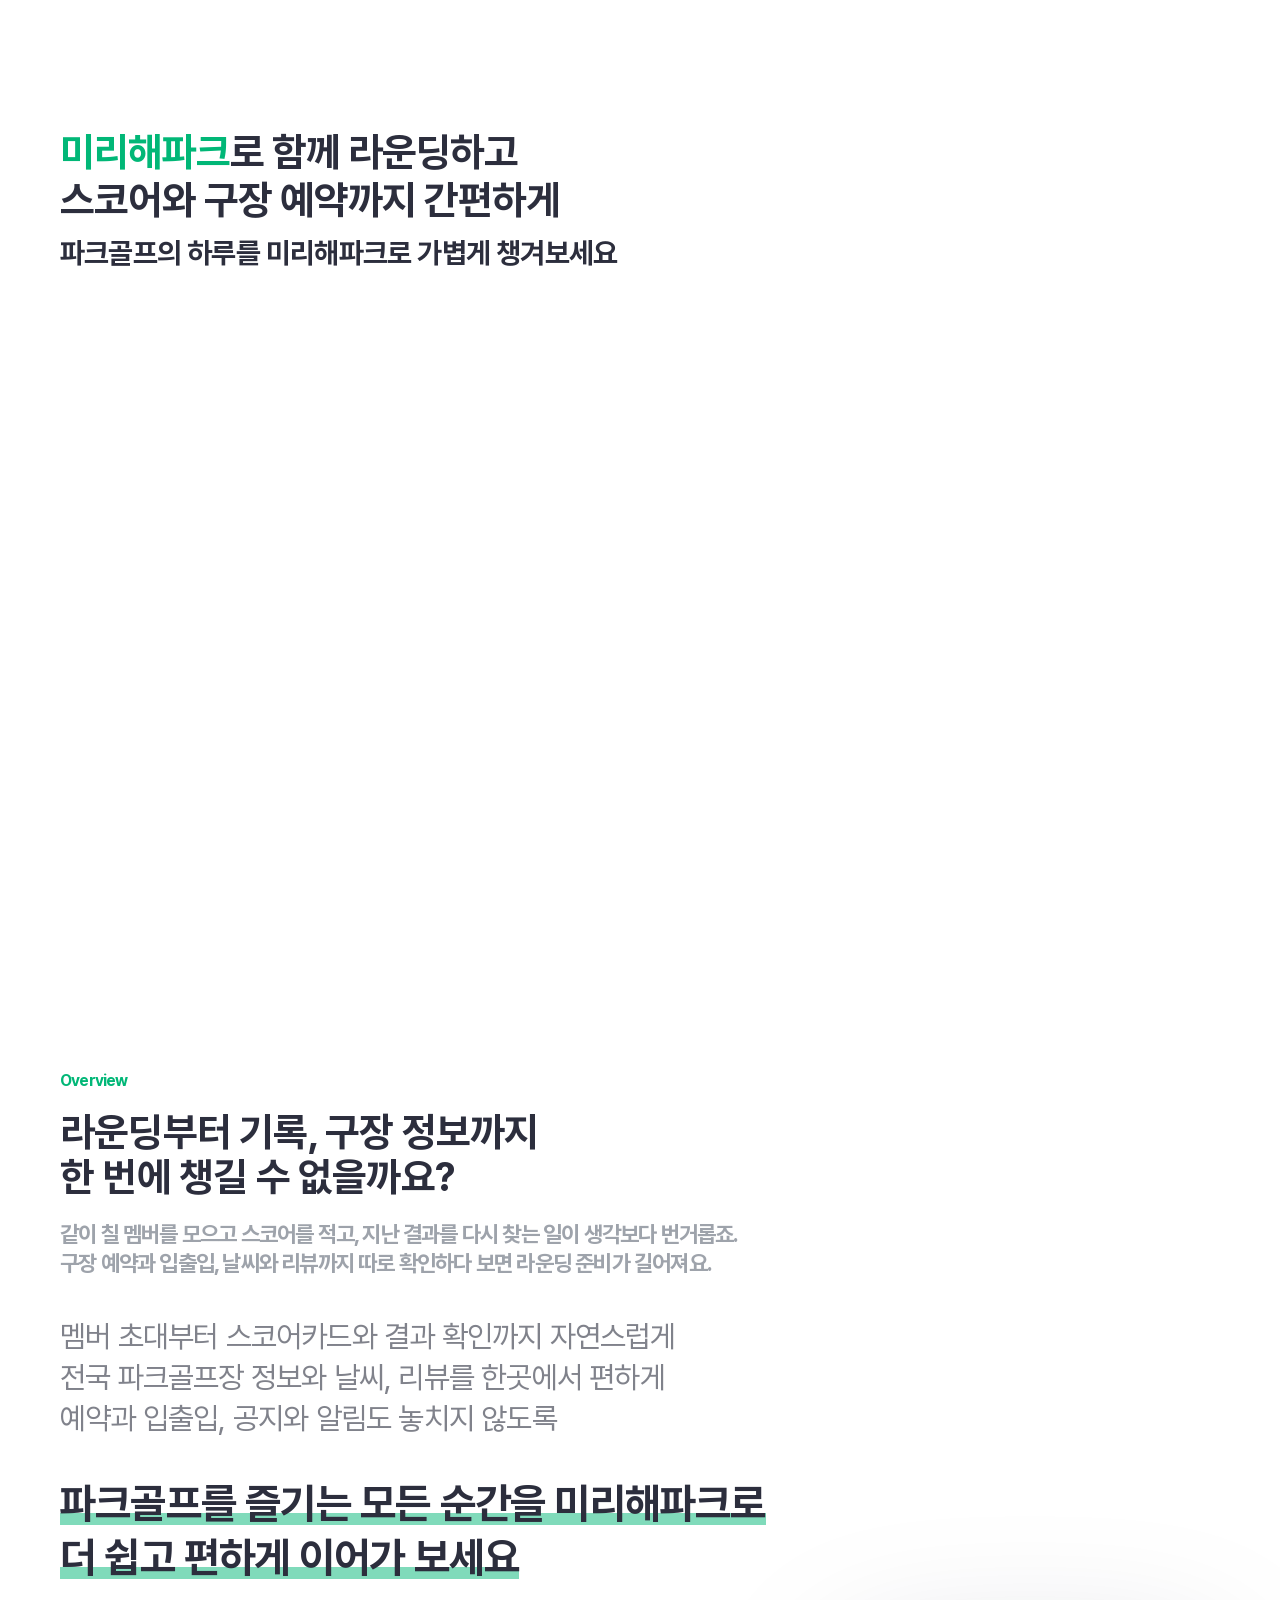
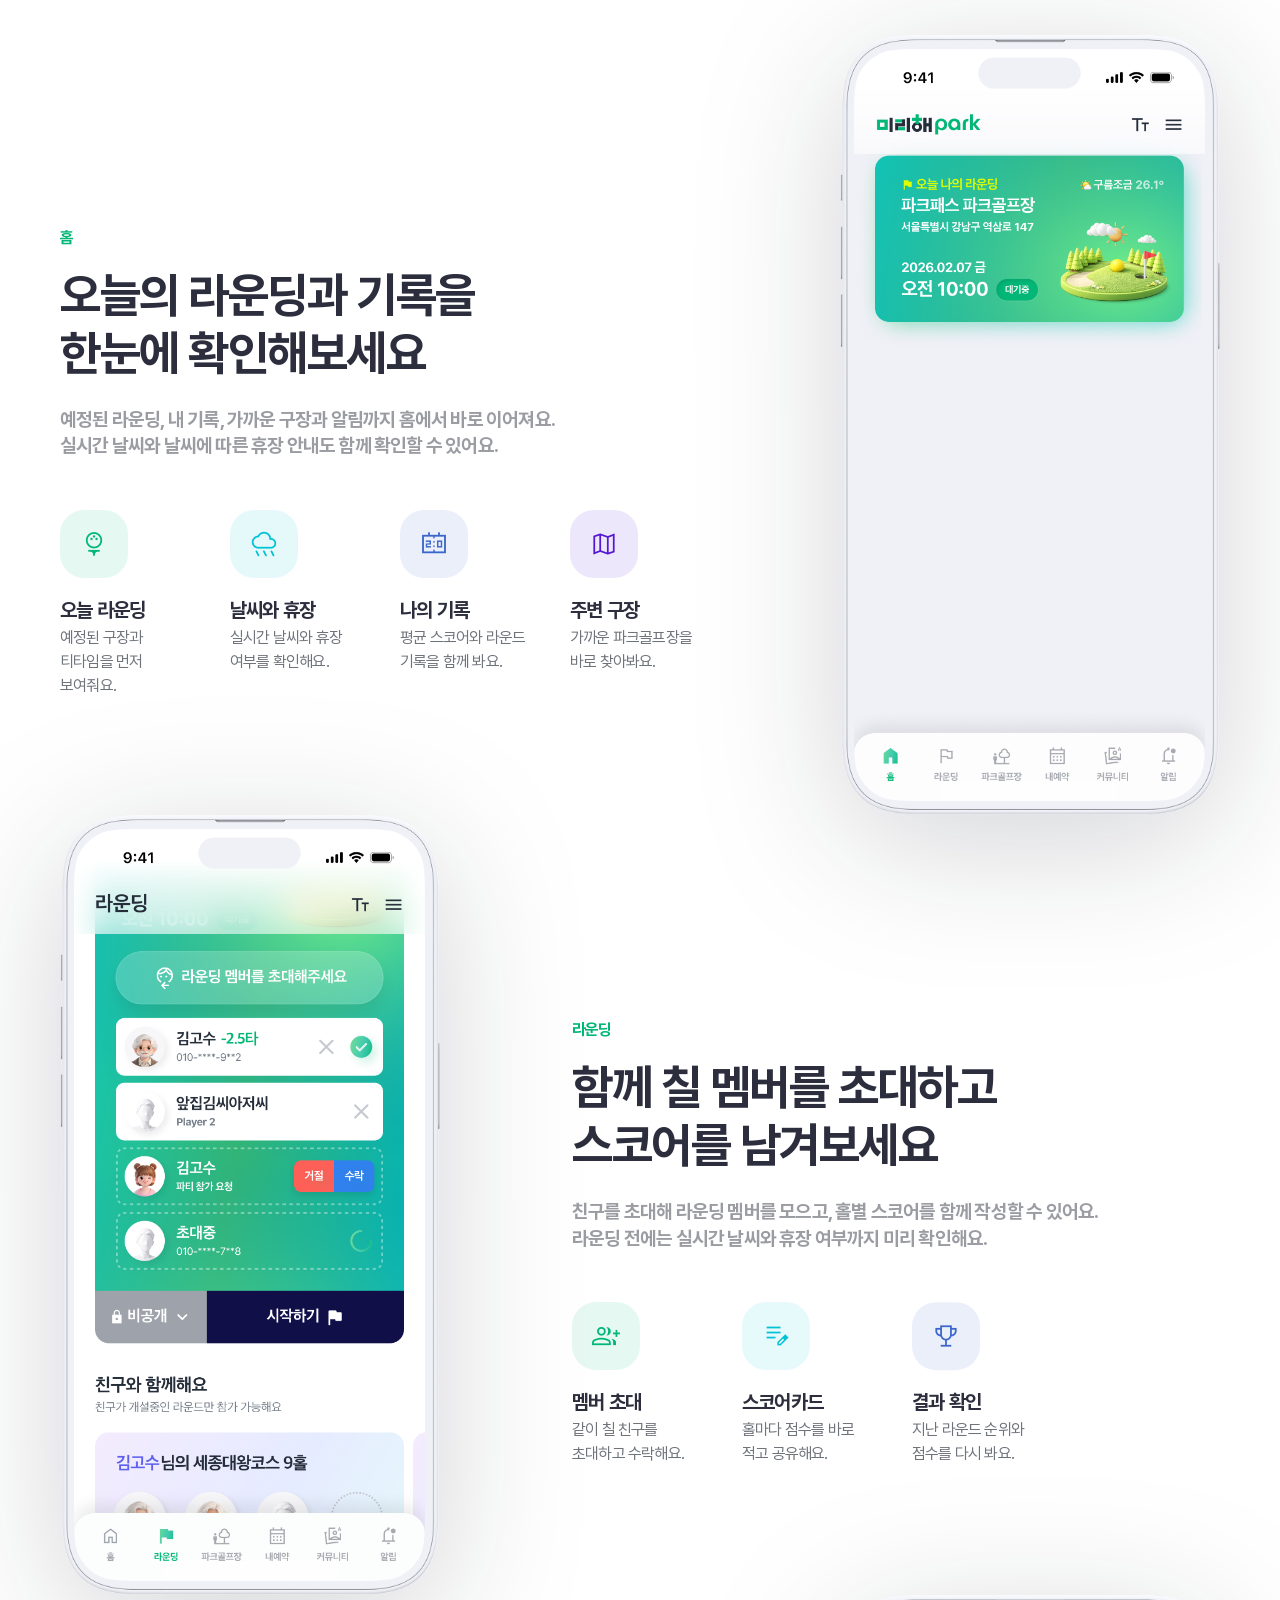
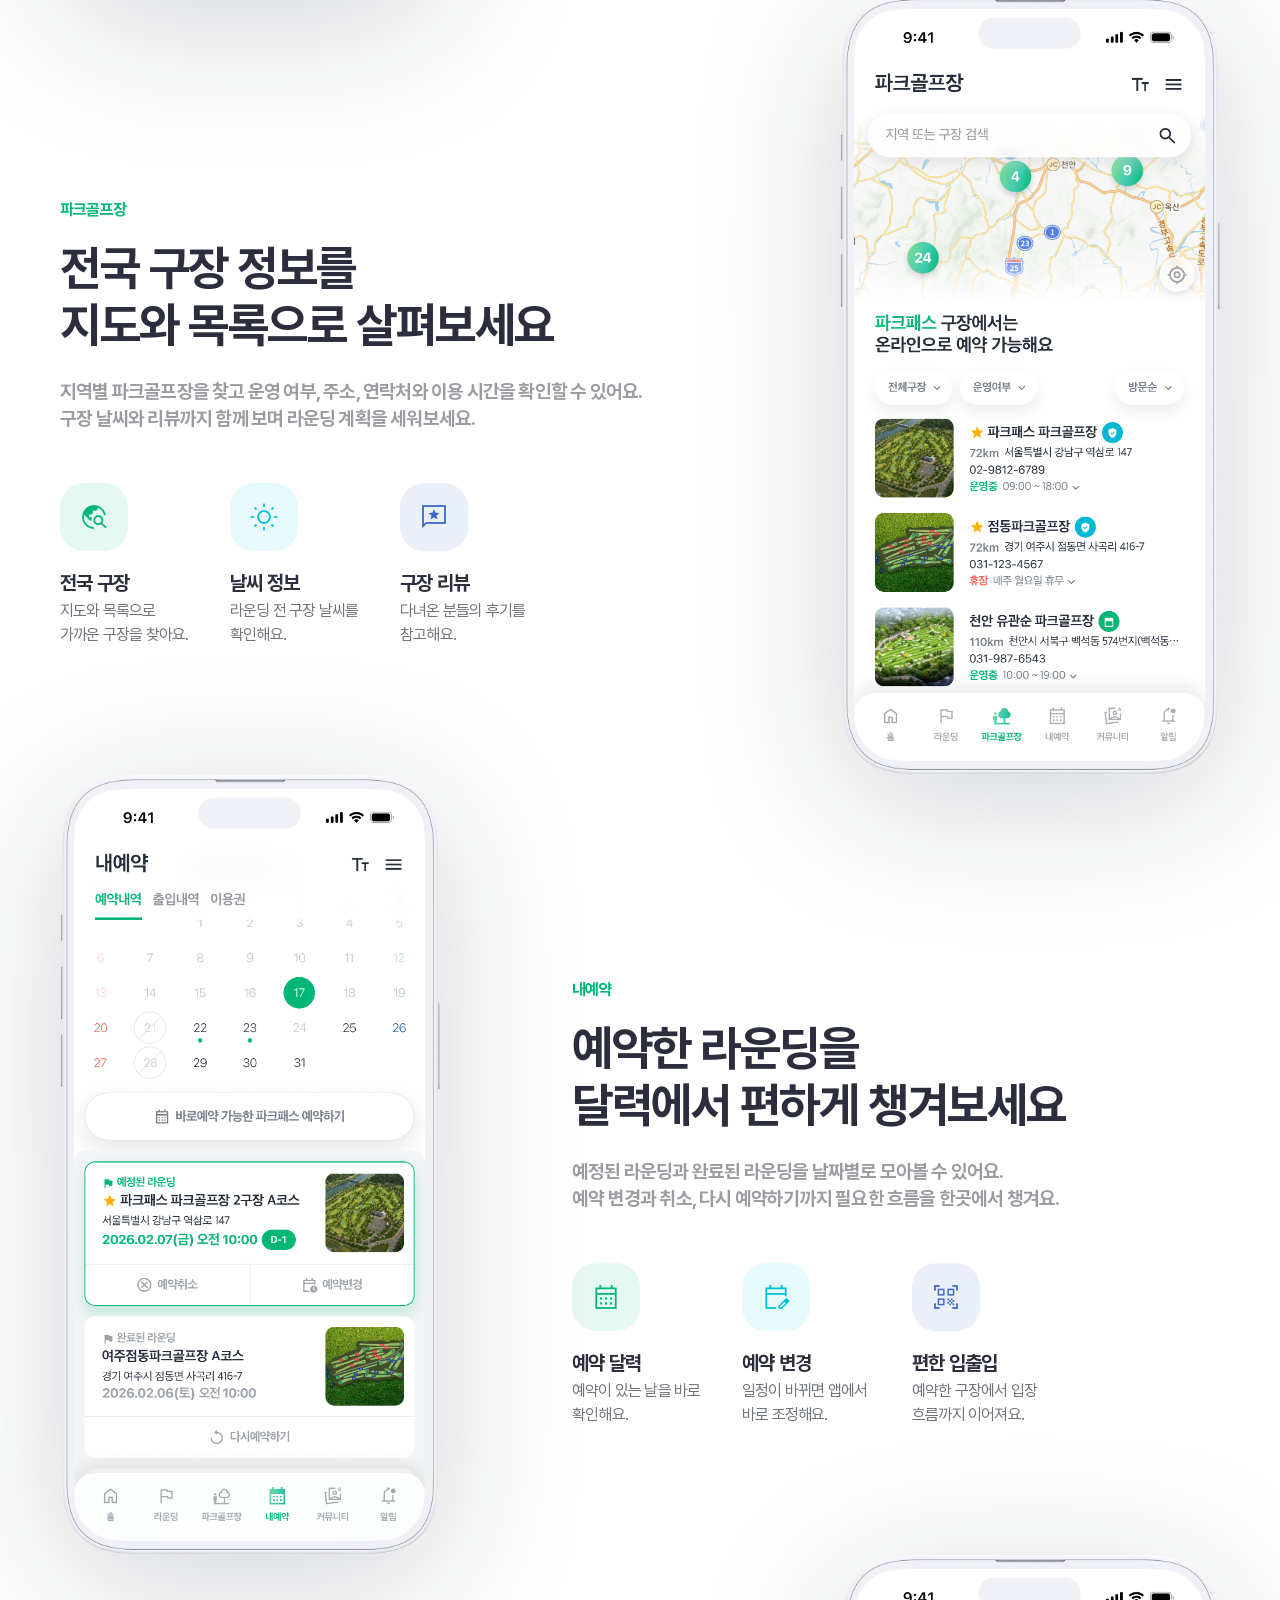
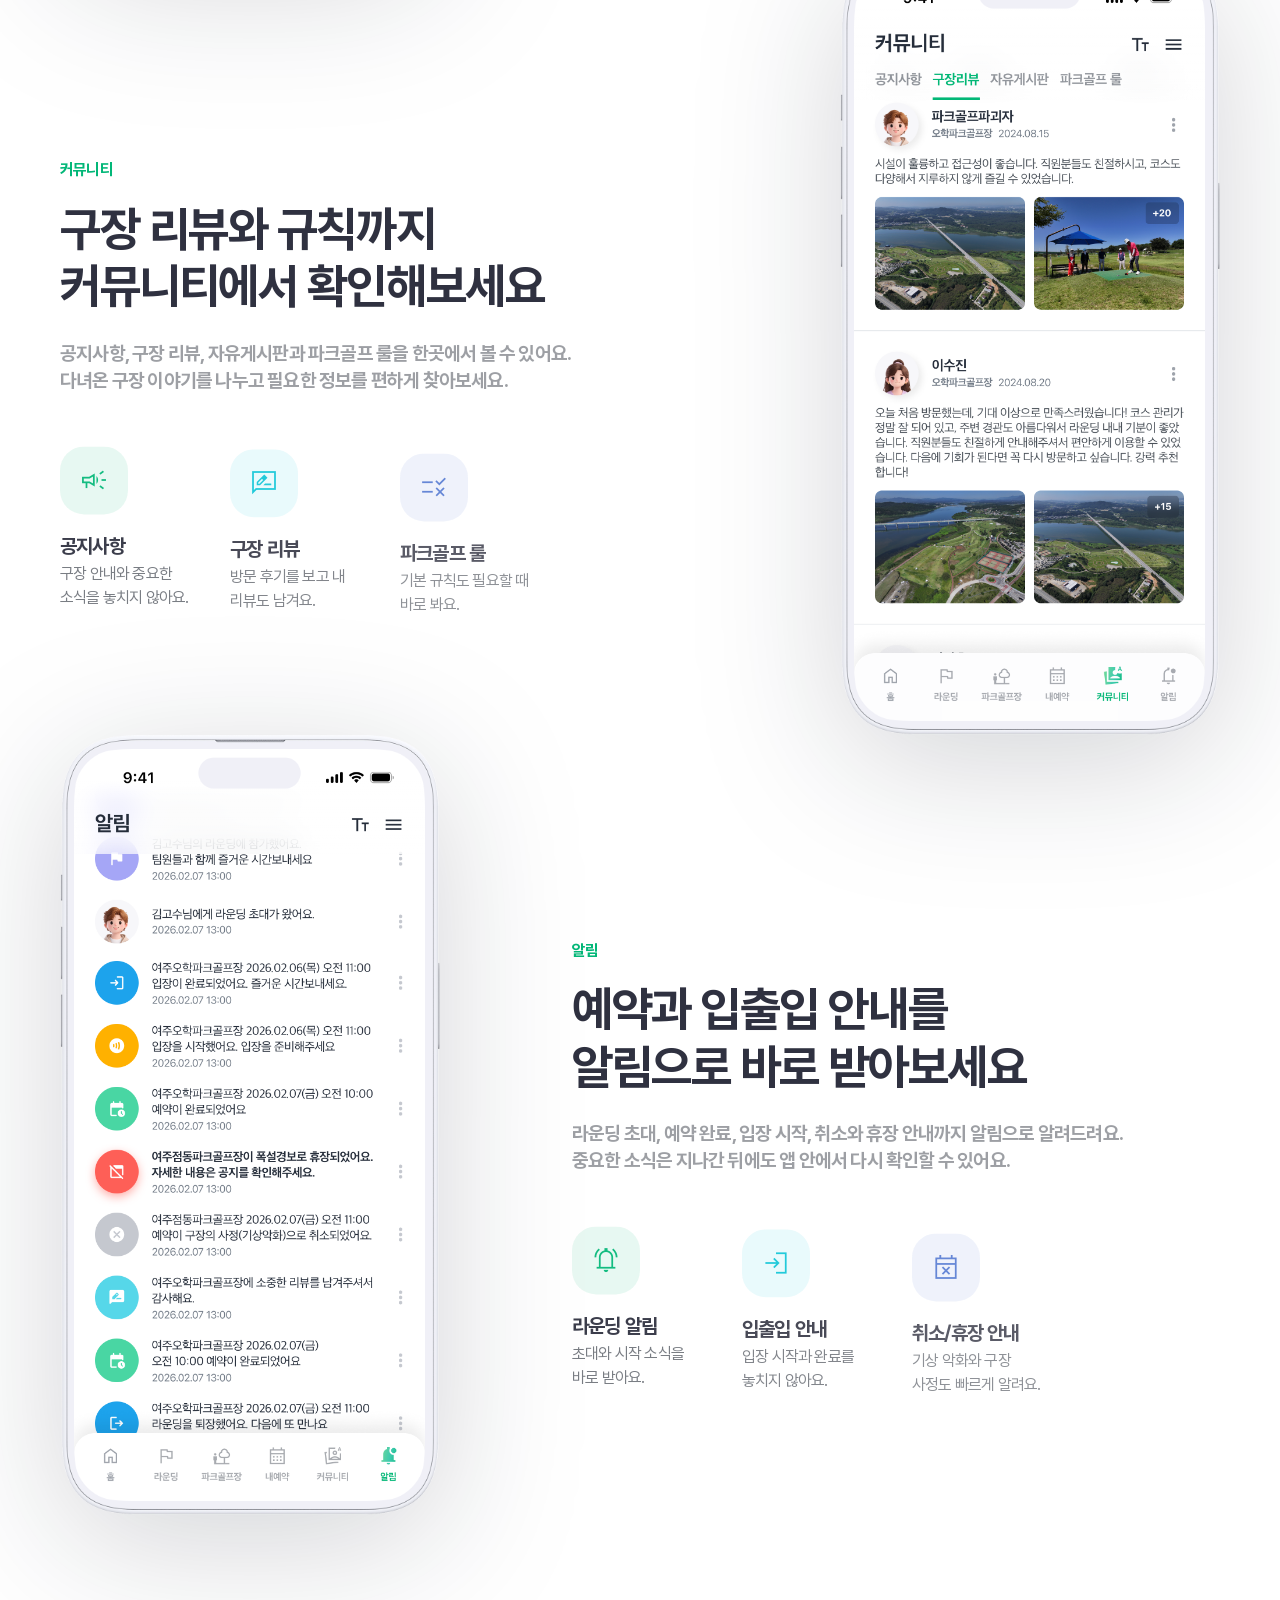
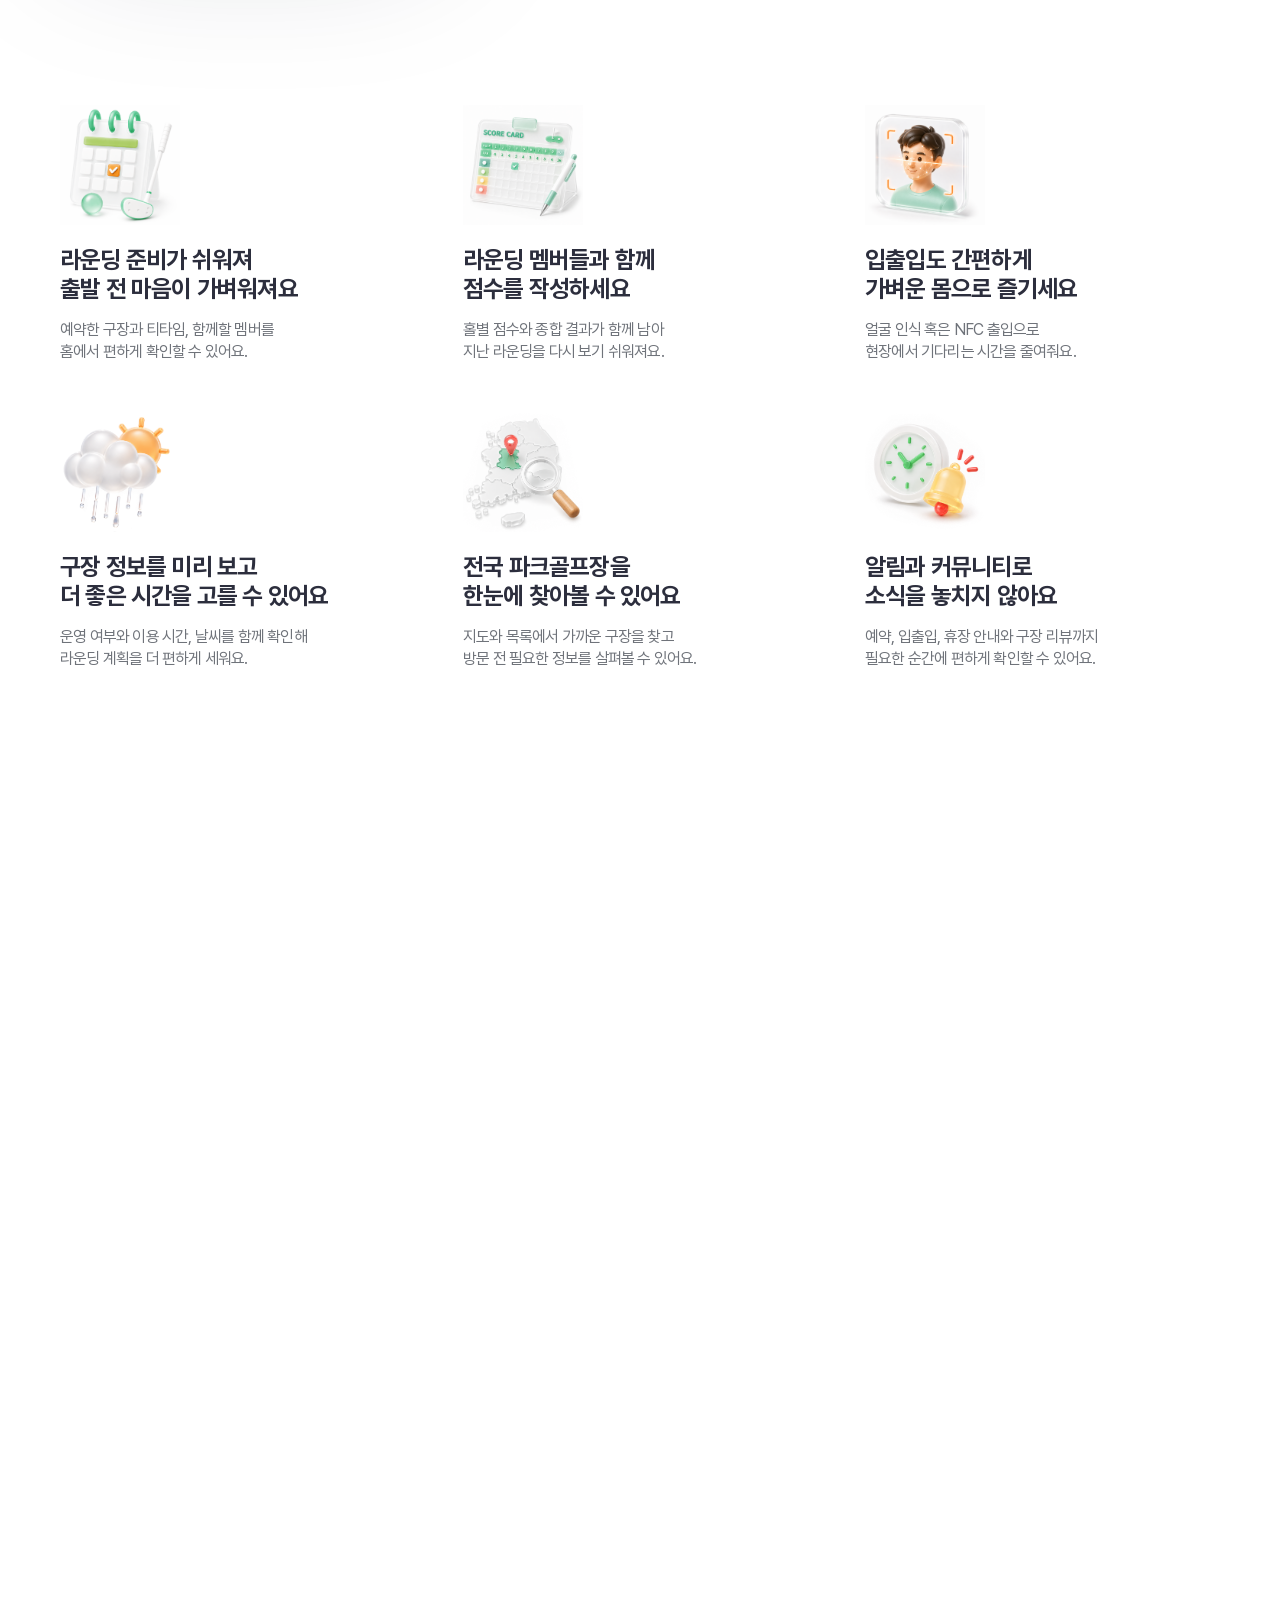
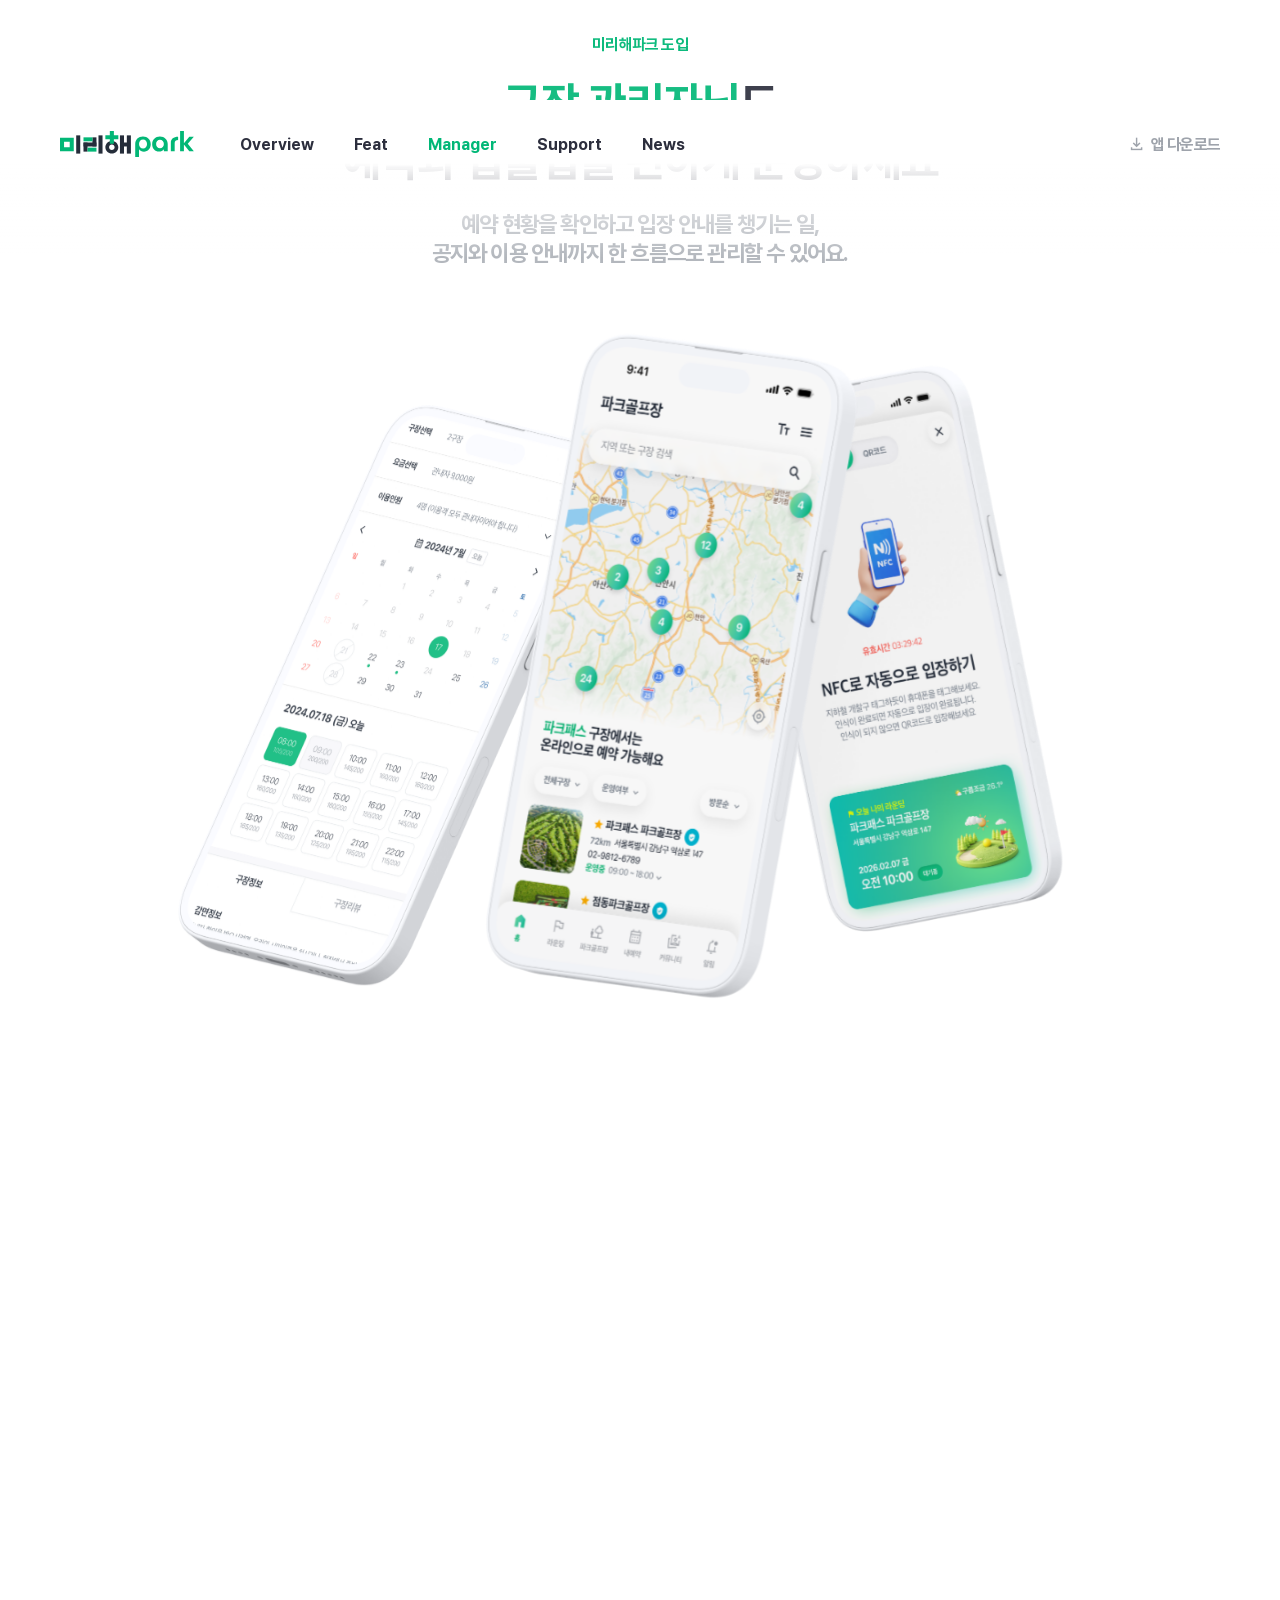
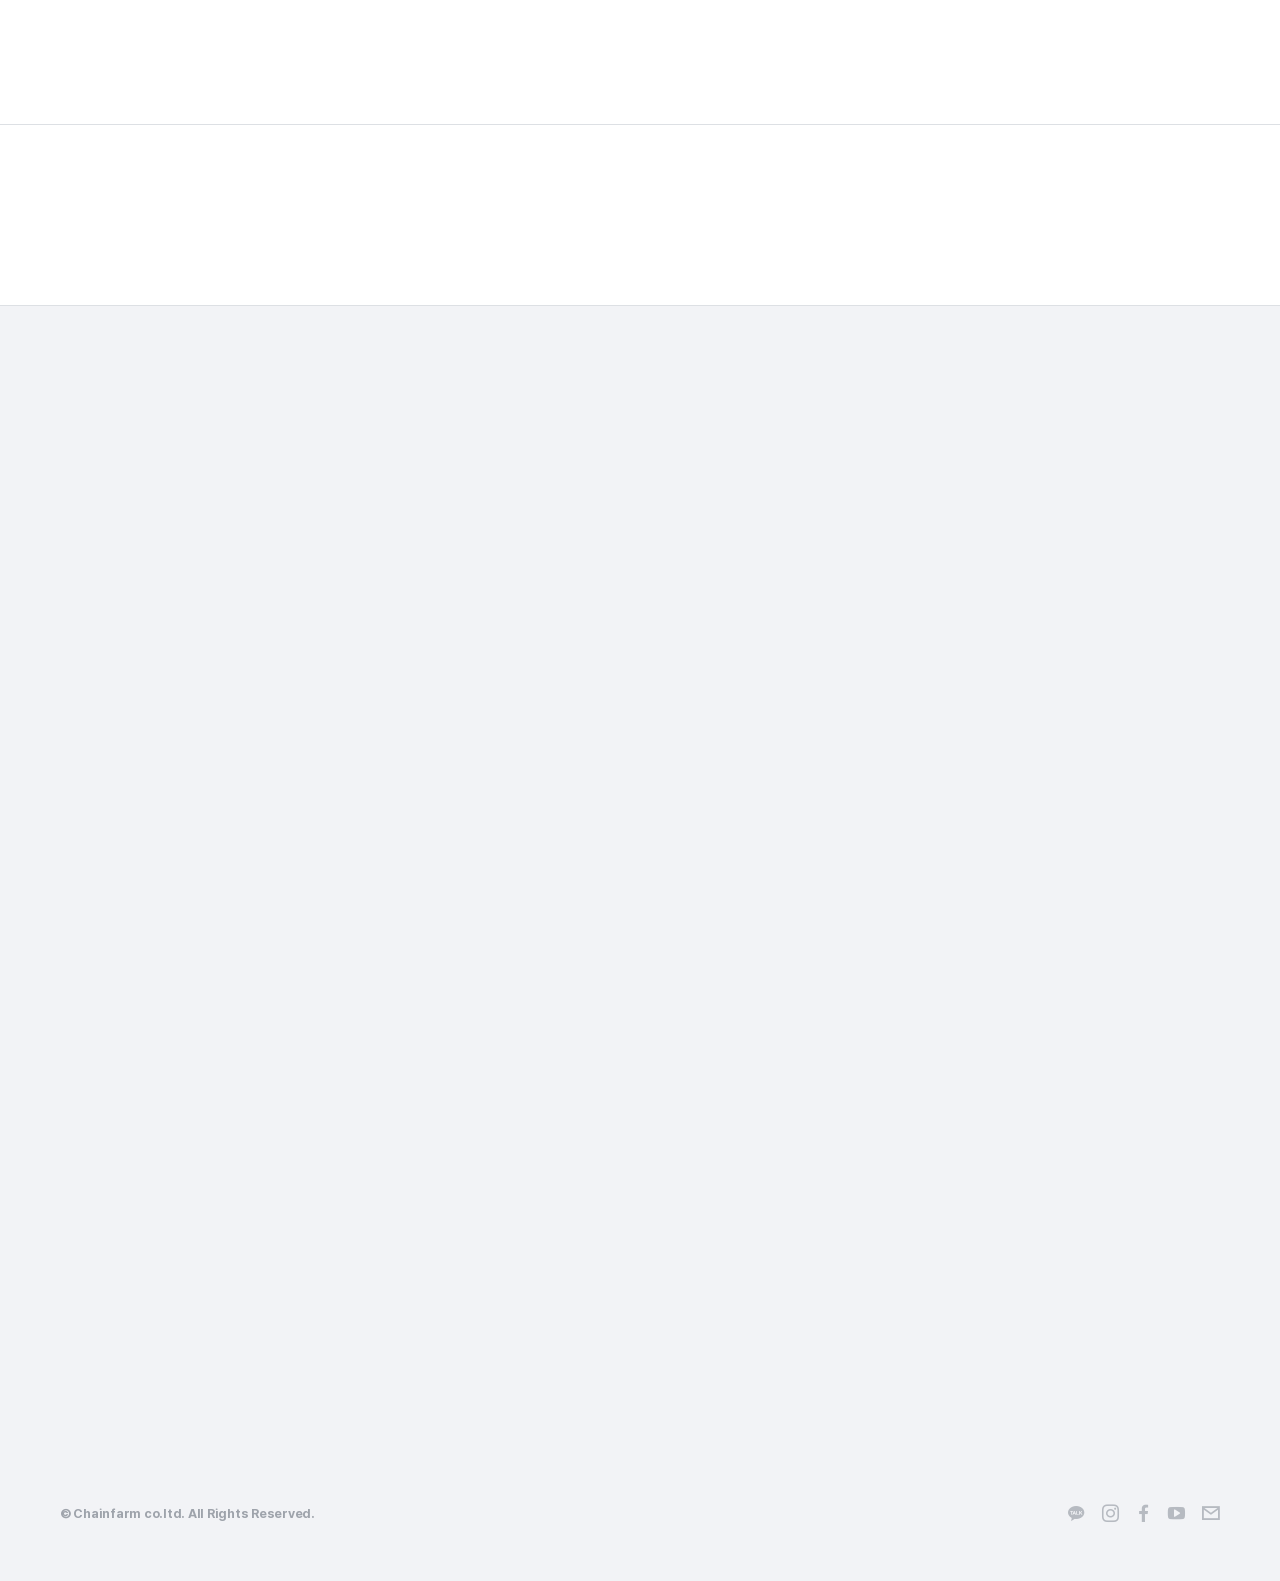
==== commit 5b3c2ba5: "미리해파크로 변경" ====
--- a/landing-parkpass/index.html
+++ b/landing-parkpass/index.html
@@ -3,7 +3,7 @@
   <head>
     <meta charset="UTF-8" />
     <meta name="viewport" content="width=device-width, initial-scale=1.0, maximum-scale=1.0, minimum-scale=1.0, user-scalable=no, viewport-fit=cover" />
-    <meta name="apple-mobile-web-app-title" content="파크패스" />
+    <meta name="apple-mobile-web-app-title" content="미리해파크" />
     <meta name="apple-mobile-web-app-capable" content="yes" />
     <link rel="apple-touch-icon" sizes="180x180" href="images/favicon/apple-touch-icon.png" />
     <link rel="icon" type="image/png" sizes="192x192" href="images/favicon/android-chrome-192x192.png" />
@@ -16,11 +16,11 @@
     <meta name="theme-color" content="#ffffff" />
     <meta name="apple-mobile-web-app-status-bar-style" content="default" />
     <meta property="og:url" content="" />
-    <meta property="og:title" content="파크패스" />
+    <meta property="og:title" content="미리해파크" />
     <meta property="og:type" content="website" />
     <meta property="og:image" content="images/img/main-visual@2x.png" />
-    <meta property="og:description" content="라운딩, 스코어카드, 구장 예약과 입출입까지 더 편하게 챙기는 파크패스" />
-    <title>파크패스 - 파크골프를 더 편하게 즐기는 앱</title>
+    <meta property="og:description" content="라운딩, 스코어카드, 구장 예약과 입출입까지 더 편하게 챙기는 미리해파크" />
+    <title>미리해파크 - 파크골프를 더 편하게 즐기는 앱</title>
     <script>
       document.documentElement.classList.add('motion-enabled');
     </script>
@@ -81,9 +81,9 @@
         <div class="page page-intro" id="page-1">
           <div class="title head">
             <div class="left">
-              <h1><strong>파크패스</strong>로 함께 라운딩하고</h1>
+              <h1><strong>미리해파크</strong>로 함께 라운딩하고</h1>
               <h1>스코어와 구장 예약까지 간편하게</h1>
-              <h3>파크골프의 하루를 파크패스로 가볍게 챙겨보세요</h3>
+              <h3>파크골프의 하루를 미리해파크로 가볍게 챙겨보세요</h3>
 
               <a href="https://onelinkto.app/r/parkpass" target="_blank" class="btn-download"
                 ><div class="material-symbols-sharp">download</div>
@@ -108,17 +108,17 @@
               <p>예약과 입출입, 공지와 알림도 놓치지 않도록</p>
             </div>
             <p class="overview__statement">
-              <span>파크골프를 즐기는 모든 순간을 파크패스로 <br />더 쉽고 편하게 이어가 보세요</span>
+              <span>파크골프를 즐기는 모든 순간을 미리해파크로 <br />더 쉽고 편하게 이어가 보세요</span>
             </p>
           </div>
           <!-- <div class="title">
-            <h1>파크패스 소개</h1>
+            <h1>미리해파크 소개</h1>
             <div class="text">
               <p>
                 라운딩 일정과 스코어 기록을 한곳에 모아, 매번 챙겨야 할 내용을 더 쉽게 확인할 수 있도록 만든 파크골프 앱입니다.<br />예약부터 알림, 구장 정보까지 필요한 순간에 바로 확인할
                 수 있게 담았습니다.
               </p>
-              <p>파크패스는 구장과 이용자가 같은 정보를 편하게 나눌 수 있도록 돕습니다. 예약 현황, 다가오는 라운딩, 알림 내용을 한 번에 확인해 파크골프가 더 자연스럽게 이어집니다.</p>
+              <p>미리해파크는 구장과 이용자가 같은 정보를 편하게 나눌 수 있도록 돕습니다. 예약 현황, 다가오는 라운딩, 알림 내용을 한 번에 확인해 파크골프가 더 자연스럽게 이어집니다.</p>
             </div>
           </div> -->
         </div>
@@ -463,7 +463,7 @@
         <div class="page page-trainer" id="page-3">
           <div class="primary">
             <div class="title center">
-              <p class="eyebrow">파크패스 도입</p>
+              <p class="eyebrow">미리해파크 도입</p>
               <h1><strong>구장 관리자님</strong>도</h1>
               <h1>예약과 입출입을 편하게 운영하세요</h1>
               <div class="text">
@@ -488,7 +488,7 @@
                 <h2>처음 쓰는 분도 천천히 따라올 수 있어요</h2>
                 <div class="text">
                   <p>
-                    파크패스는 매뉴얼이 필요없을 정도로 쉽게 사용할 수 있지만<br />
+                    미리해파크는 매뉴얼이 필요없을 정도로 쉽게 사용할 수 있지만<br />
                     처음 만나는 분도 어렵지 않게 볼 수 있도록 정리했어요.<br />
                     필요한 메뉴부터 하나씩 확인해보세요.
                   </p>
@@ -568,7 +568,7 @@
               <h1>Download</h1>
               <div class="text">
                 <p>
-                  파크패스 앱을 지금 바로 다운로드하세요! <br />
+                  미리해파크 앱을 지금 바로 다운로드하세요! <br />
                   라운딩, 스코어카드, 구장 예약과 입출입까지 한 곳에서 편하게 챙길 수 있어요.
                 </p>
               </div>
@@ -662,9 +662,9 @@
                 </div>
               </li>
               <li class="item">
-                <div class="thumb"><img src="images/img/news-generated/parkpass-news-overview-v2.png" alt="파크패스 앱 기능을 보여주는 파크골프 썸네일" /></div>
-                <div class="infos">
-                  <h5>파크패스</h5>
+                <div class="thumb"><img src="images/img/news-generated/parkpass-news-overview-v2.png" alt="미리해파크 앱 기능을 보여주는 파크골프 썸네일" /></div>
+                <div class="infos">
+                  <h5>미리해파크</h5>
                   <h4>파크골프를 챙기는 일이 조금 더 편해져요.</h4>
                   <p>라운딩, 구장 소식, 예약, 알림을 한곳에 모아 편하게 확인해보세요.</p>
                   <p class="date">2026년 5월 21일</p>
@@ -703,7 +703,7 @@
         <a href="#" class="close"></a>
         <h2>개인정보 이용 및 수집</h2>
         <div>
-          <p>① 파크패스는 개인정보 보유기간의 경과, 처리목적 달성 등 개인정보가 불필요하게 되었을 때에는 지체없이 해당 개인정보를 파기합니다.</p>
+          <p>① 미리해파크는 개인정보 보유기간의 경과, 처리목적 달성 등 개인정보가 불필요하게 되었을 때에는 지체없이 해당 개인정보를 파기합니다.</p>
           <p>&nbsp;</p>
           <p>
             ② 정보주체로부터 동의받은 개인정보 보유기간이 경과하거나 처리목적이 달성되었음에도 불구하고 다른 법령에 따라 개인정보를 계속 보존하여야 하는 경우에는, 해당 개인정보를
@@ -715,7 +715,7 @@
           <p>③ 개인정보 파기의 절차 및 방법은 다음과 같습니다.</p>
           <p>&nbsp;</p>
           <p>1. 파기절차</p>
-          <p>파크패스는 파기 사유가 발생한 개인정보를 선정하고, 개인정보 보호책임자의 승인을 받아 개인정보를 파기합니다.</p>
+          <p>미리해파크는 파기 사유가 발생한 개인정보를 선정하고, 개인정보 보호책임자의 승인을 받아 개인정보를 파기합니다.</p>
         </div>
       </div>
     </div>
@@ -1037,7 +1037,7 @@
             <div class="agree">
               <p class="agreement"><input type="checkbox" id="agree-mail" /><label for="agree-mail"></label>개인정보 이용 및 수집에 동의합니다.</p>
               <div class="privacy">
-                <p>① 파크패스는 개인정보 보유기간의 경과, 처리목적 달성 등 개인정보가 불필요하게 되었을 때에는 지체없이 해당 개인정보를 파기합니다.</p>
+                <p>① 미리해파크는 개인정보 보유기간의 경과, 처리목적 달성 등 개인정보가 불필요하게 되었을 때에는 지체없이 해당 개인정보를 파기합니다.</p>
                 <p>&nbsp;</p>
                 <p>
                   ② 정보주체로부터 동의받은 개인정보 보유기간이 경과하거나 처리목적이 달성되었음에도 불구하고 다른 법령에 따라 개인정보를 계속 보존하여야 하는 경우에는, 해당
@@ -1049,7 +1049,7 @@
                 <p>③ 개인정보 파기의 절차 및 방법은 다음과 같습니다.</p>
                 <p>&nbsp;</p>
                 <p>1. 파기절차</p>
-                <p>파크패스는 파기 사유가 발생한 개인정보를 선정하고, 개인정보 보호책임자의 승인을 받아 개인정보를 파기합니다.</p>
+                <p>미리해파크는 파기 사유가 발생한 개인정보를 선정하고, 개인정보 보호책임자의 승인을 받아 개인정보를 파기합니다.</p>
               </div>
               <dl>
                 <dt>이름(필수)</dt>
--- a/landing-parkpass/css/current.css
+++ b/landing-parkpass/css/current.css
@@ -98,3 +98,45 @@
     width: 100%;
   }
 }
+/* 임시 링크와 QR 생성시 삭제 */
+.title.head {
+  .right {
+    display: none;
+  }
+}
+
+.download.dropdown {
+  ul {
+    &::after {
+      content: '아직 앱이\A준비중이에요';
+      position: absolute;
+      width: 100%;
+      height: 100%;
+      left: 0;
+      top: 0;
+      display: flex;
+      align-items: center;
+      justify-content: center;
+      background: rgba(255, 255, 255, 0.8);
+      backdrop-filter: blur(5px);
+      color: initial;
+      white-space: pre;
+      text-align: center;
+      font-size: 1.2em;
+      font-weight: bold;
+    }
+  }
+}
+
+@media (max-width: 812px) {
+  .btn-download {
+    display: none;
+  }
+  .page-intro {
+    .title.head {
+      padding-right: 0px;
+      h1 {
+      }
+    }
+  }
+}
